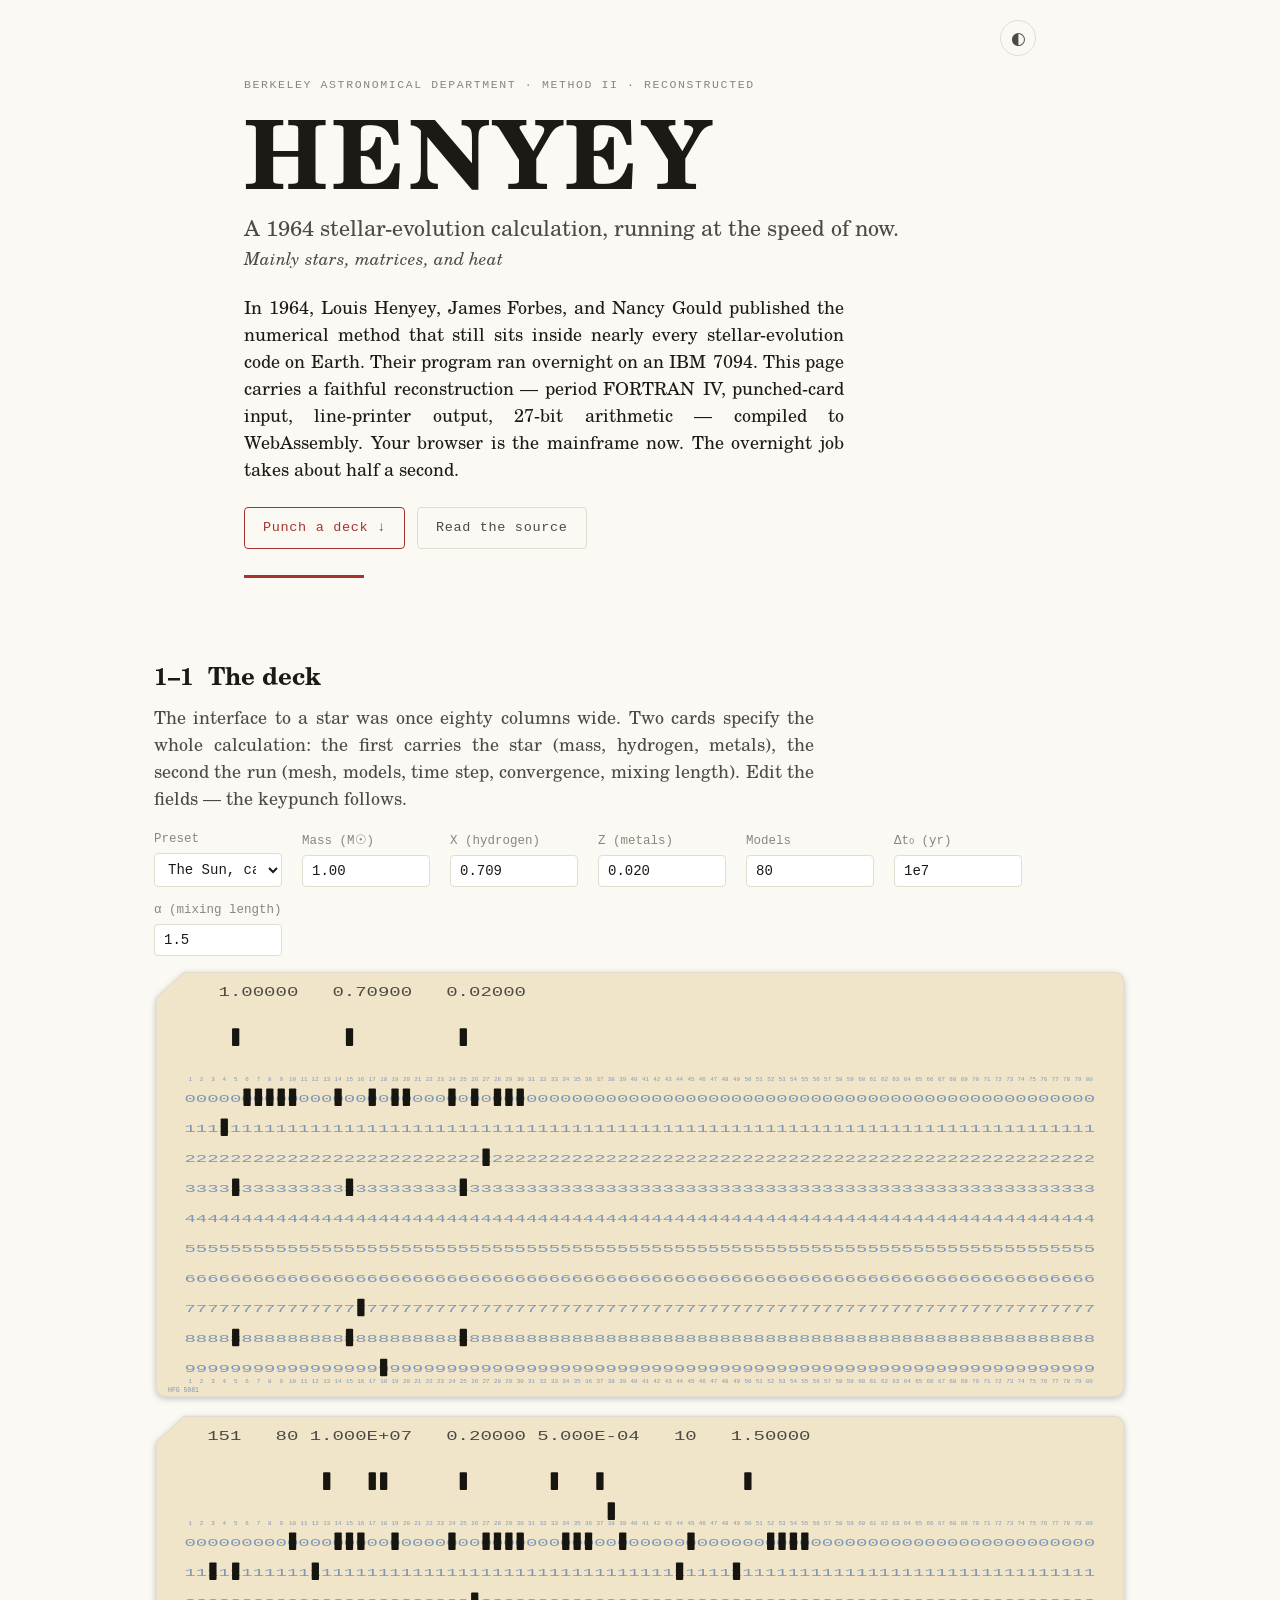
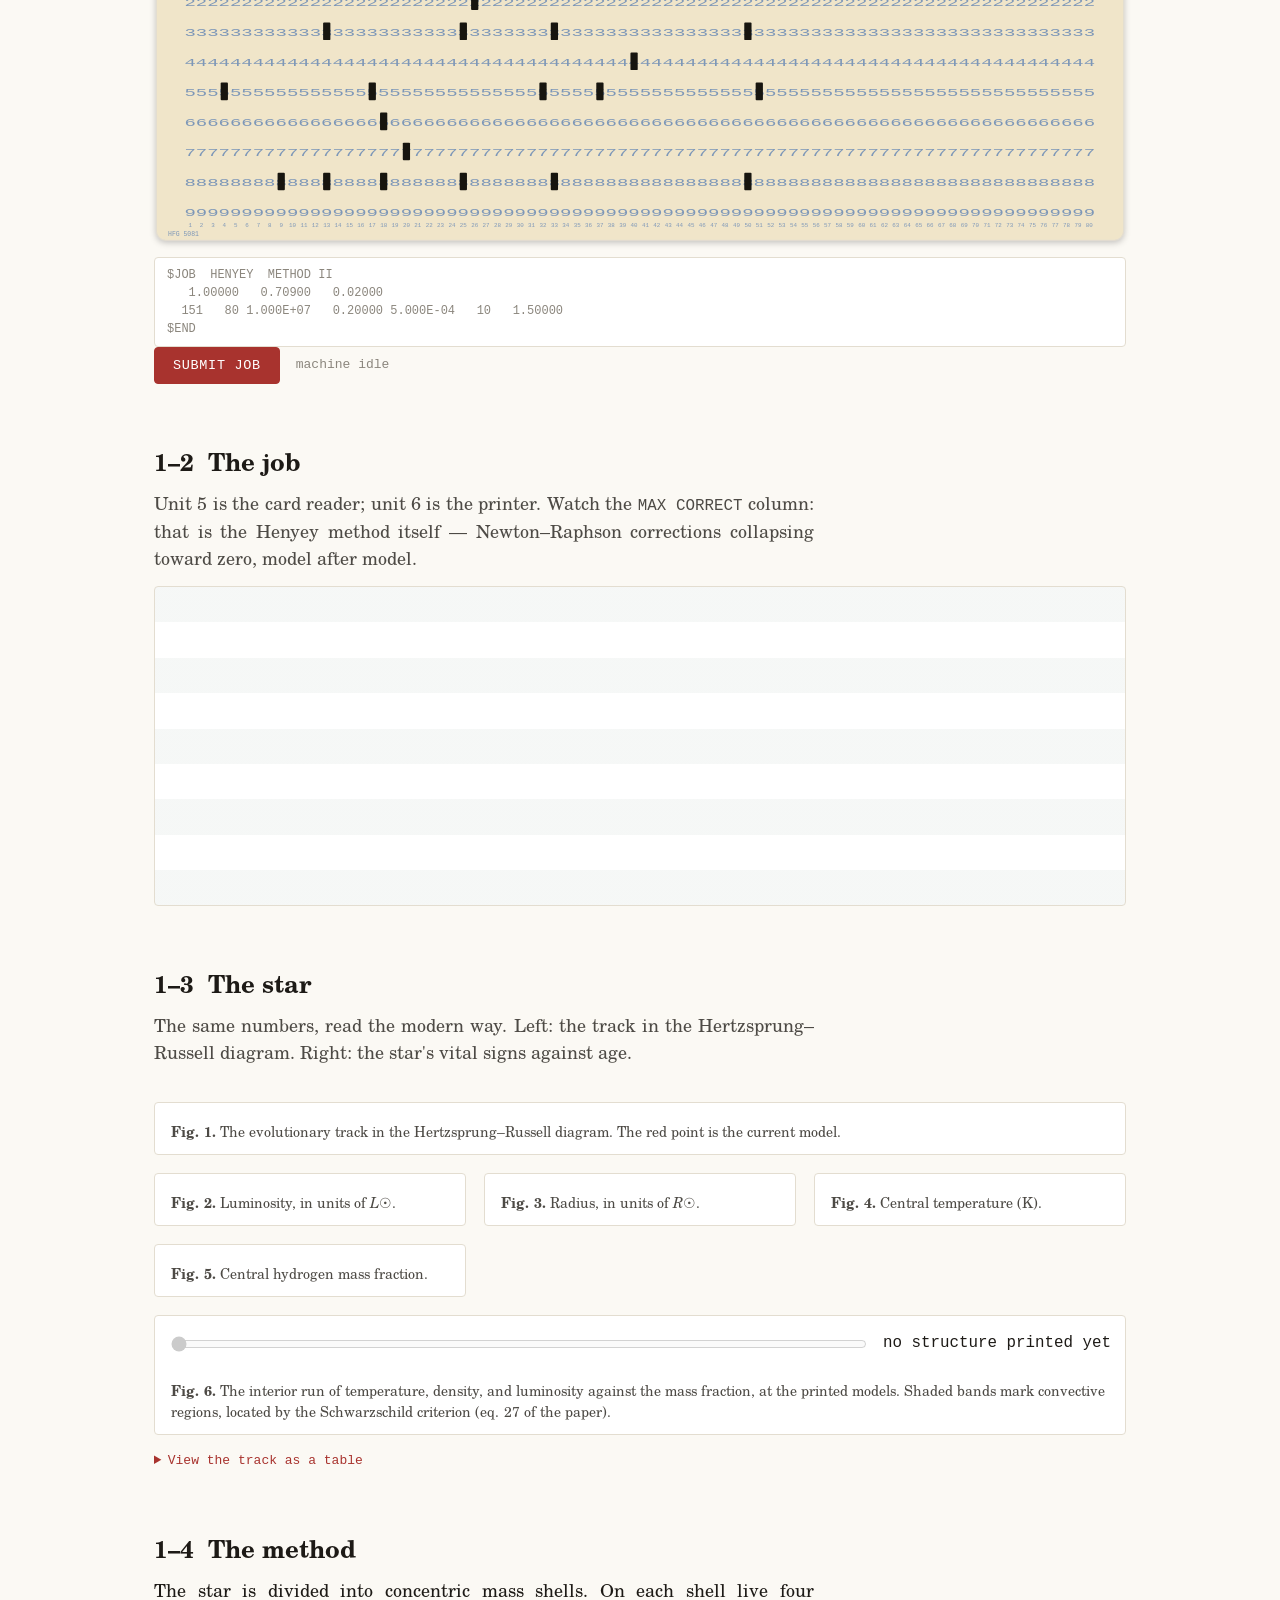
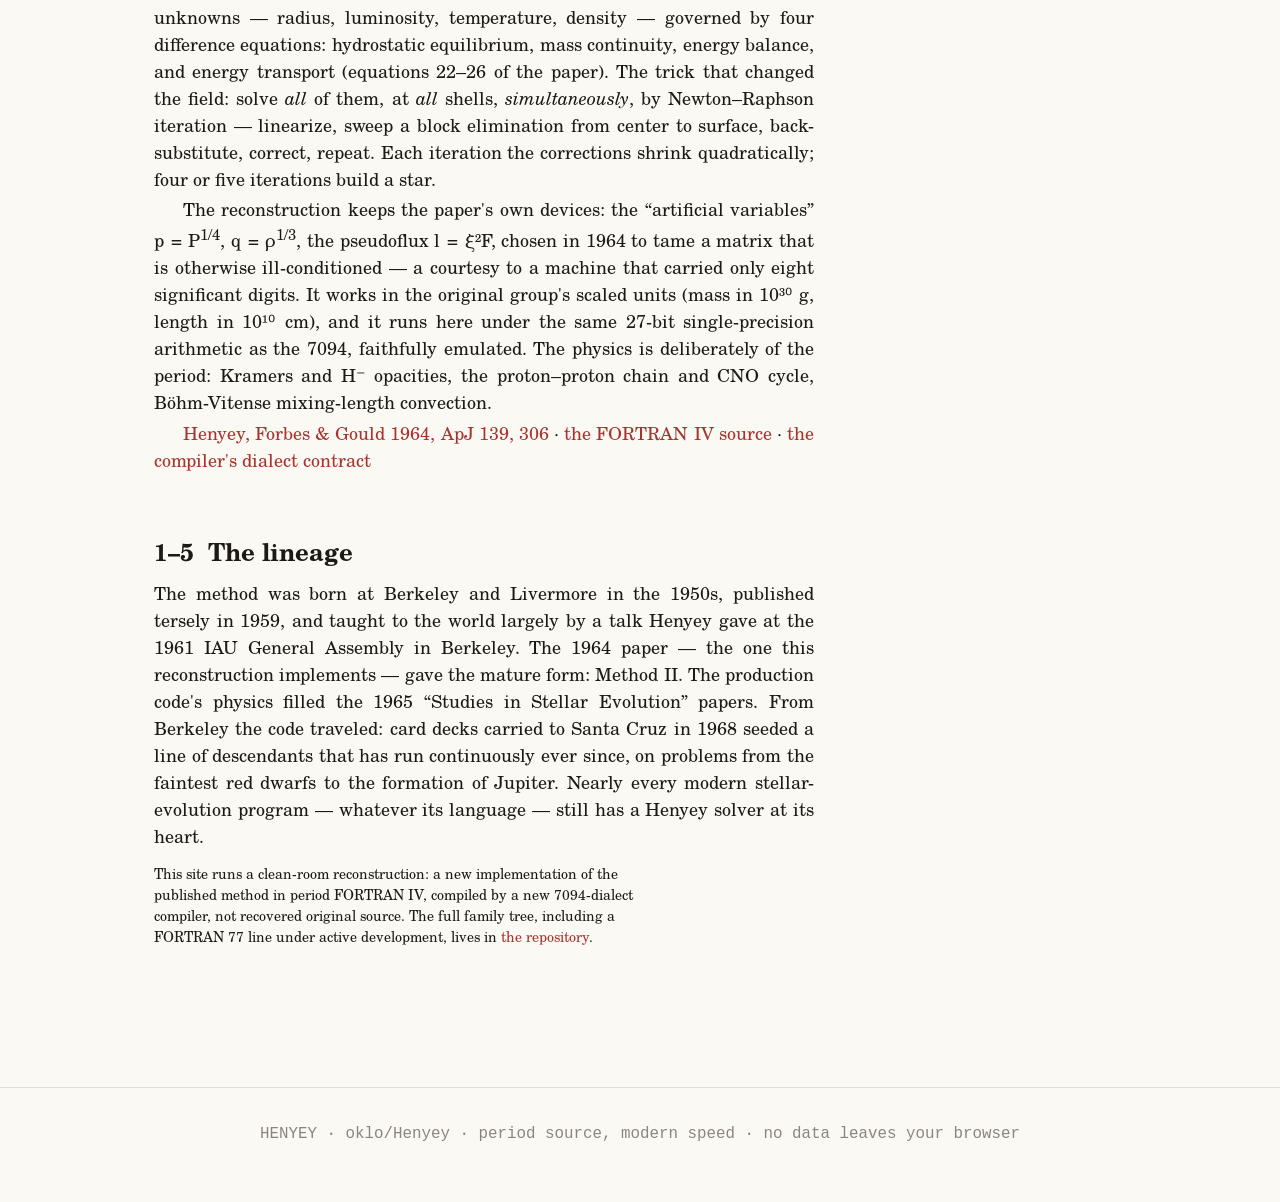
==== docs/index.html @ 6df0ba9c "Set the site in the 1964 textbook tradition; make the card a 5081 Typography after the physics-textb" ====
<!DOCTYPE html>
<html lang="en">
<head>
<meta charset="utf-8">
<meta name="viewport" content="width=device-width, initial-scale=1">
<title>HENYEY — a 1964 stellar evolution code, running now</title>
<meta name="description" content="The Henyey–Forbes–Gould (1964) stellar evolution method, reconstructed in period FORTRAN IV and running live in your browser at IBM 7094 arithmetic.">
<link rel="preload" href="fonts/texgyreschola-regular.otf" as="font" type="font/otf" crossorigin>
<link rel="preload" href="fonts/texgyreschola-bold.otf" as="font" type="font/otf" crossorigin>
<link rel="stylesheet" href="site.css">
<link rel="icon" href="data:image/svg+xml,<svg xmlns='http://www.w3.org/2000/svg' viewBox='0 0 100 100'><text y='.9em' font-size='90'>✳</text></svg>">
</head>
<body>
<header class="hero">
  <button id="themeToggle" class="theme-toggle" aria-label="Toggle color scheme">◐</button>
  <p class="overline">BERKELEY ASTRONOMICAL DEPARTMENT · METHOD II · RECONSTRUCTED</p>
  <h1>HENYEY</h1>
  <p class="tagline">A 1964 stellar-evolution calculation, running at the speed of now.</p>
  <p class="volume">Mainly stars, matrices, and heat</p>
  <p class="lede">
    In 1964, Louis Henyey, James Forbes, and Nancy Gould published the numerical
    method that still sits inside nearly every stellar-evolution code on Earth.
    Their program ran overnight on an IBM&nbsp;7094. This page carries a faithful
    reconstruction — period FORTRAN&nbsp;IV, punched-card input, line-printer
    output, 27-bit arithmetic — compiled to WebAssembly. Your browser is the
    mainframe now. The overnight job takes about half a second.
  </p>
  <p class="lede-actions"><a class="btn" href="#deck">Punch a deck ↓</a>
     <a class="btn ghost" href="https://github.com/oklo/Henyey">Read the source</a></p>
</header>

<main>
<section id="deck" class="section">
  <h2><span class="secno">1–1</span>The deck</h2>
  <p>The interface to a star was once eighty columns wide. Two cards specify the
     whole calculation: the first carries the star (mass, hydrogen, metals), the
     second the run (mesh, models, time step, convergence, mixing length).
     Edit the fields — the keypunch follows.</p>
  <div class="controls">
    <label>Preset
      <select id="preset">
        <option value="sun">The Sun, calibrated</option>
        <option value="half">A 0.5 M☉ dwarf</option>
        <option value="reddwarf">A 0.3 M☉ red dwarf</option>
      </select>
    </label>
    <label>Mass (M☉) <input id="f_mass" type="number" step="0.05" min="0.2" max="2.5" value="1.00"></label>
    <label>X (hydrogen) <input id="f_x" type="number" step="0.001" min="0.4" max="0.85" value="0.709"></label>
    <label>Z (metals) <input id="f_z" type="number" step="0.005" min="0.001" max="0.06" value="0.020"></label>
    <label>Models <input id="f_models" type="number" step="10" min="1" max="400" value="80"></label>
    <label>Δt₀ (yr) <input id="f_dtyr" type="number" step="1e6" min="1e4" max="1e9" value="1e7"></label>
    <label>α (mixing length) <input id="f_alfa" type="number" step="0.1" min="0.1" max="3" value="1.5"></label>
  </div>
  <div id="cards"></div>
  <pre id="deckListing" class="deck-listing" aria-label="Card images as text"></pre>
  <p class="run-row">
    <button id="submitJob" class="btn primary">SUBMIT JOB</button>
    <span id="jobStatus" class="job-status">machine idle</span>
  </p>
</section>

<section class="section">
  <h2><span class="secno">1–2</span>The job</h2>
  <p>Unit 5 is the card reader; unit 6 is the printer. Watch the
     <span class="mono">MAX&nbsp;CORRECT</span> column: that is the Henyey method
     itself — Newton–Raphson corrections collapsing toward zero, model after model.</p>
  <div id="printer" class="printer" aria-live="polite"><div class="printer-scroll" id="printerScroll"></div></div>
</section>

<section class="section">
  <h2><span class="secno">1–3</span>The star</h2>
  <p>The same numbers, read the modern way. Left: the track in the
     Hertzsprung–Russell diagram. Right: the star's vital signs against age.</p>
  <div class="chartgrid">
    <figure class="chartcard wide" id="hrChart"><div class="chartbox" id="hrBox"></div><figcaption class="caption"><b>Fig.&nbsp;1.</b> The evolutionary track in the Hertzsprung–Russell diagram. The red point is the current model.</figcaption></figure>
    <figure class="chartcard" id="lumChart"><div class="chartbox" id="lumBox"></div><figcaption class="caption"><b>Fig.&nbsp;2.</b> Luminosity, in units of <i>L</i>☉.</figcaption></figure>
    <figure class="chartcard" id="radChart"><div class="chartbox" id="radBox"></div><figcaption class="caption"><b>Fig.&nbsp;3.</b> Radius, in units of <i>R</i>☉.</figcaption></figure>
    <figure class="chartcard" id="tcChart"><div class="chartbox" id="tcBox"></div><figcaption class="caption"><b>Fig.&nbsp;4.</b> Central temperature (K).</figcaption></figure>
    <figure class="chartcard" id="xcChart"><div class="chartbox" id="xcBox"></div><figcaption class="caption"><b>Fig.&nbsp;5.</b> Central hydrogen mass fraction.</figcaption></figure>
  </div>
  <figure class="chartcard wide" id="structCard">
    <p class="scrub-row"><input type="range" id="structScrub" min="0" max="0" value="0" step="1" disabled>
       <span id="structLabel" class="mono">no structure printed yet</span></p>
    <div class="chartgrid three">
      <div class="chartbox" id="stTBox"></div>
      <div class="chartbox" id="stRhoBox"></div>
      <div class="chartbox" id="stLBox"></div>
    </div>
    <figcaption class="caption"><b>Fig.&nbsp;6.</b> The interior run of temperature, density, and luminosity
      against the mass fraction, at the printed models. Shaded bands mark convective regions,
      located by the Schwarzschild criterion (eq.&nbsp;27 of the paper).</figcaption>
  </figure>
  <details class="tableview"><summary>View the track as a table</summary><div id="trackTable"></div></details>
</section>

<section class="section prose">
  <h2><span class="secno">1–4</span>The method</h2>
  <p>The star is divided into concentric mass shells. On each shell live four
     unknowns — radius, luminosity, temperature, density — governed by four
     difference equations: hydrostatic equilibrium, mass continuity, energy
     balance, and energy transport (equations 22–26 of the paper). The trick that
     changed the field: solve <em>all</em> of them, at <em>all</em> shells,
     <em>simultaneously</em>, by Newton–Raphson iteration — linearize, sweep a
     block elimination from center to surface, back-substitute, correct, repeat.
     Each iteration the corrections shrink quadratically; four or five iterations
     build a star.</p>
  <p>The reconstruction keeps the paper's own devices: the “artificial variables”
     p&nbsp;=&nbsp;P<sup>1/4</sup>, q&nbsp;=&nbsp;ρ<sup>1/3</sup>, the pseudoflux
     l&nbsp;=&nbsp;ξ²F, chosen in 1964 to tame a matrix that is otherwise
     ill-conditioned — a courtesy to a machine that carried only eight
     significant digits. It works in the original group's scaled units
     (mass in 10³⁰&nbsp;g, length in 10¹⁰&nbsp;cm), and it runs here under the
     same 27-bit single-precision arithmetic as the 7094, faithfully emulated.
     The physics is deliberately of the period: Kramers and H⁻ opacities, the
     proton–proton chain and CNO cycle, Böhm-Vitense mixing-length convection.</p>
  <p><a href="https://articles.adsabs.harvard.edu/pdf/1964ApJ...139..306H">Henyey, Forbes &amp; Gould 1964, ApJ 139, 306</a> ·
     <a href="https://github.com/oklo/Henyey/blob/main/henyey.f">the FORTRAN IV source</a> ·
     <a href="https://github.com/oklo/Henyey/blob/main/docs/DIALECT.md">the compiler's dialect contract</a></p>
</section>

<section class="section prose">
  <h2><span class="secno">1–5</span>The lineage</h2>
  <p>The method was born at Berkeley and Livermore in the 1950s, published
     tersely in 1959, and taught to the world largely by a talk Henyey gave at
     the 1961 IAU General Assembly in Berkeley. The 1964 paper — the one this
     reconstruction implements — gave the mature form: Method II. The production
     code's physics filled the 1965 “Studies in Stellar Evolution” papers.
     From Berkeley the code traveled: card decks carried to Santa Cruz in 1968
     seeded a line of descendants that has run continuously ever since, on
     problems from the faintest red dwarfs to the formation of Jupiter. Nearly
     every modern stellar-evolution program — whatever its language — still has
     a Henyey solver at its heart.</p>
  <p class="fineprint">This site runs a clean-room reconstruction: a new
     implementation of the published method in period FORTRAN IV, compiled by a
     new 7094-dialect compiler, not recovered original source. The full family
     tree, including a FORTRAN 77 line under active development, lives in
     <a href="https://github.com/oklo/Henyey">the repository</a>.</p>
</section>
</main>

<footer>
  <p class="mono">HENYEY · oklo/Henyey · period source, modern speed · no data leaves your browser</p>
</footer>

<div id="tooltip" class="tooltip" hidden></div>
<script src="site.js"></script>
</body>
</html>
---- docs/site.css ----
/* HENYEY site — typography after the 1964 physics-textbook tradition
   (Century Schoolbook, via the free TeX Gyre Schola), figures as
   black-ink line art with red accents; machine text stays monospace. */

@font-face { font-family: "Schola"; src: url("fonts/texgyreschola-regular.otf") format("opentype"); font-weight: 400; font-style: normal; font-display: swap; }
@font-face { font-family: "Schola"; src: url("fonts/texgyreschola-italic.otf") format("opentype"); font-weight: 400; font-style: italic; font-display: swap; }
@font-face { font-family: "Schola"; src: url("fonts/texgyreschola-bold.otf") format("opentype"); font-weight: 700; font-style: normal; font-display: swap; }
@font-face { font-family: "Schola"; src: url("fonts/texgyreschola-bolditalic.otf") format("opentype"); font-weight: 700; font-style: italic; font-display: swap; }

:root {
  color-scheme: light;
  --paper: #fbf9f4;         /* book stock */
  --surface: #ffffff;
  --card: #f0e5c9;          /* 5081 manila */
  --cardink: #7d97b8;       /* 5081 light-blue printing */
  --ink: #1d1a16;           /* text and figure ink */
  --ink-2: #4d4a45;
  --ink-3: #8b867d;
  --rule: #e3ddd0;
  --red: #a8332e;           /* the red of the covers, used sparingly */
  --band: rgba(160, 140, 96, 0.16);   /* convective shading */
  --greenbar: rgba(70, 110, 90, 0.05);
  --mono: ui-monospace, "SF Mono", Menlo, Consolas, monospace;
  --serif: "Schola", Georgia, "Times New Roman", serif;
}
:root[data-theme="dark"] {
  color-scheme: dark;
  --paper: #191713; --surface: #201d18; --card: #2c2820; --cardink: #6d84a3;
  --ink: #eae5da; --ink-2: #b5afa3; --ink-3: #7e786d; --rule: #322e26;
  --red: #d0605c; --band: rgba(190, 170, 120, 0.14);
  --greenbar: rgba(120, 160, 140, 0.05);
}
@media (prefers-color-scheme: dark) {
  :root:not([data-theme="light"]) {
    color-scheme: dark;
    --paper: #191713; --surface: #201d18; --card: #2c2820; --cardink: #6d84a3;
    --ink: #eae5da; --ink-2: #b5afa3; --ink-3: #7e786d; --rule: #322e26;
    --red: #d0605c; --band: rgba(190, 170, 120, 0.14);
    --greenbar: rgba(120, 160, 140, 0.05);
  }
}
* { box-sizing: border-box; }
html { scroll-behavior: smooth; }
body {
  margin: 0; background: var(--paper); color: var(--ink);
  font-family: var(--serif); line-height: 1.5; font-size: 18px;
}
a { color: var(--red); text-decoration: none; }
a:hover { text-decoration: underline; }
.mono { font-family: var(--mono); font-size: 0.88em; }

/* ---- title page ---- */
.hero { max-width: 840px; margin: 0 auto; padding: 76px 24px 20px; position: relative; }
.theme-toggle {
  position: absolute; top: 20px; right: 24px; background: none; border: 1px solid var(--rule);
  color: var(--ink-2); border-radius: 50%; width: 36px; height: 36px; font-size: 17px; cursor: pointer;
}
.overline { font-family: var(--mono); font-size: 11.5px; letter-spacing: 0.14em; color: var(--ink-3); margin: 0 0 10px; }
h1 { font-family: var(--serif); font-weight: 700; font-size: clamp(56px, 9vw, 96px);
     letter-spacing: 0.04em; margin: 0; line-height: 1; }
.tagline { font-size: clamp(18px, 2.5vw, 22px); color: var(--ink-2); margin: 12px 0 2px; }
.volume { font-style: italic; color: var(--ink-2); margin: 0 0 22px; font-size: 17px; }
.hero::after { content: ""; display: block; height: 3px; background: var(--red); width: 120px; margin-top: 26px; }
.lede { max-width: 60ch; text-align: justify; hyphens: auto; }
.lede-actions { margin-top: 24px; display: flex; gap: 12px; }
.btn {
  display: inline-block; font-family: var(--mono); font-size: 13.5px; letter-spacing: 0.05em;
  padding: 10px 18px; border: 1px solid var(--red); border-radius: 4px; color: var(--red); cursor: pointer;
  background: none;
}
.btn.primary { background: var(--red); color: #fff; }
.btn.ghost { border-color: var(--rule); color: var(--ink-2); }
.btn:hover { text-decoration: none; filter: brightness(1.06); }

/* ---- chapters ---- */
main { max-width: 1020px; margin: 0 auto; padding: 0 24px 80px; }
.section { margin: 60px 0; }
.section h2 { font-size: 24px; margin-bottom: 10px; font-weight: 700; }
.secno { color: var(--ink); margin-right: 14px; }
.section > p, .prose p { max-width: 66ch; text-align: justify; hyphens: auto; margin: 0 0 0.2em; }
.prose p + p { text-indent: 1.6em; margin-top: 0.2em; }
.section > p { color: var(--ink-2); }
.prose p { color: var(--ink); }
.fineprint { font-size: 14px; color: var(--ink-3); text-align: left !important; text-indent: 0 !important; margin-top: 0.9em !important; }

/* ---- deck ---- */
.controls { display: flex; flex-wrap: wrap; gap: 14px 20px; margin: 18px 0 14px; align-items: end; }
.controls label { display: flex; flex-direction: column; font-size: 12.5px; color: var(--ink-3); gap: 4px; font-family: var(--mono); }
.controls input, .controls select {
  font-family: var(--mono); font-size: 14px; padding: 7px 9px; width: 128px;
  border: 1px solid var(--rule); border-radius: 4px; background: var(--surface); color: var(--ink);
}
#cards { display: grid; gap: 16px; margin: 14px 0; }
.punchcard { width: 100%; height: auto; display: block; filter: drop-shadow(0 2px 3px rgba(0,0,0,0.22)); }
.deck-listing {
  font-family: var(--mono); font-size: 12px; color: var(--ink-3); background: var(--surface);
  border: 1px solid var(--rule); border-radius: 4px; padding: 8px 12px; overflow-x: auto; margin: 4px 0 0;
}
.run-row { display: flex; align-items: center; gap: 16px; margin-top: 16px; }
.job-status { font-family: var(--mono); font-size: 13px; color: var(--ink-3); }

/* ---- printer ---- */
.printer {
  background: var(--surface); border: 1px solid var(--rule); border-radius: 4px;
  height: 320px; overflow: hidden; position: relative; margin-top: 14px;
}
.printer-scroll {
  position: absolute; inset: 0; overflow-y: auto; padding: 10px 14px;
  font-family: var(--mono); font-size: 11.8px; line-height: 1.5; white-space: pre; color: var(--ink-2);
  background-image: repeating-linear-gradient(to bottom, var(--greenbar) 0 35.4px, transparent 35.4px 70.8px);
}
.printer-scroll .hl { color: var(--ink); font-weight: 600; }

/* ---- figures ---- */
.chartgrid { display: grid; grid-template-columns: repeat(auto-fit, minmax(300px, 1fr)); gap: 18px; margin-top: 18px; }
.chartgrid.three { grid-template-columns: repeat(auto-fit, minmax(240px, 1fr)); }
.chartcard { background: var(--surface); border: 1px solid var(--rule); border-radius: 4px; padding: 12px 14px 10px; margin: 0; }
.chartcard.wide { grid-column: 1 / -1; margin-top: 18px; }
.caption { font-size: 14px; color: var(--ink-2); margin: 6px 2px 2px; text-align: left; }
.caption b { font-weight: 700; }
.chartbox { width: 100%; }
.chartbox svg { display: block; width: 100%; height: auto; }
.scrub-row { display: flex; gap: 14px; align-items: center; margin: 4px 0 8px; }
.scrub-row input[type=range] { flex: 1; accent-color: var(--red); }
.tableview { margin-top: 16px; font-size: 14px; }
.tableview summary { cursor: pointer; color: var(--red); font-family: var(--mono); font-size: 13px; }
.tableview table { border-collapse: collapse; margin-top: 10px; font-family: var(--mono); font-size: 12px; }
.tableview th, .tableview td { padding: 3px 10px; border-bottom: 1px solid var(--rule); text-align: right; color: var(--ink-2); }
.tableview th { color: var(--ink-3); font-weight: 600; }

.tooltip {
  position: fixed; pointer-events: none; z-index: 10; background: var(--ink); color: var(--paper);
  font-family: var(--mono); font-size: 11.5px; padding: 6px 9px; border-radius: 4px; line-height: 1.45;
  max-width: 260px; box-shadow: 0 2px 8px rgba(0,0,0,0.25);
}
footer { border-top: 1px solid var(--rule); padding: 20px 24px 40px; text-align: center; }
footer p { color: var(--ink-3); font-size: 11.5px; font-family: var(--mono); }
@media (max-width: 640px) { .controls input { width: 104px; } .printer { height: 260px; } }
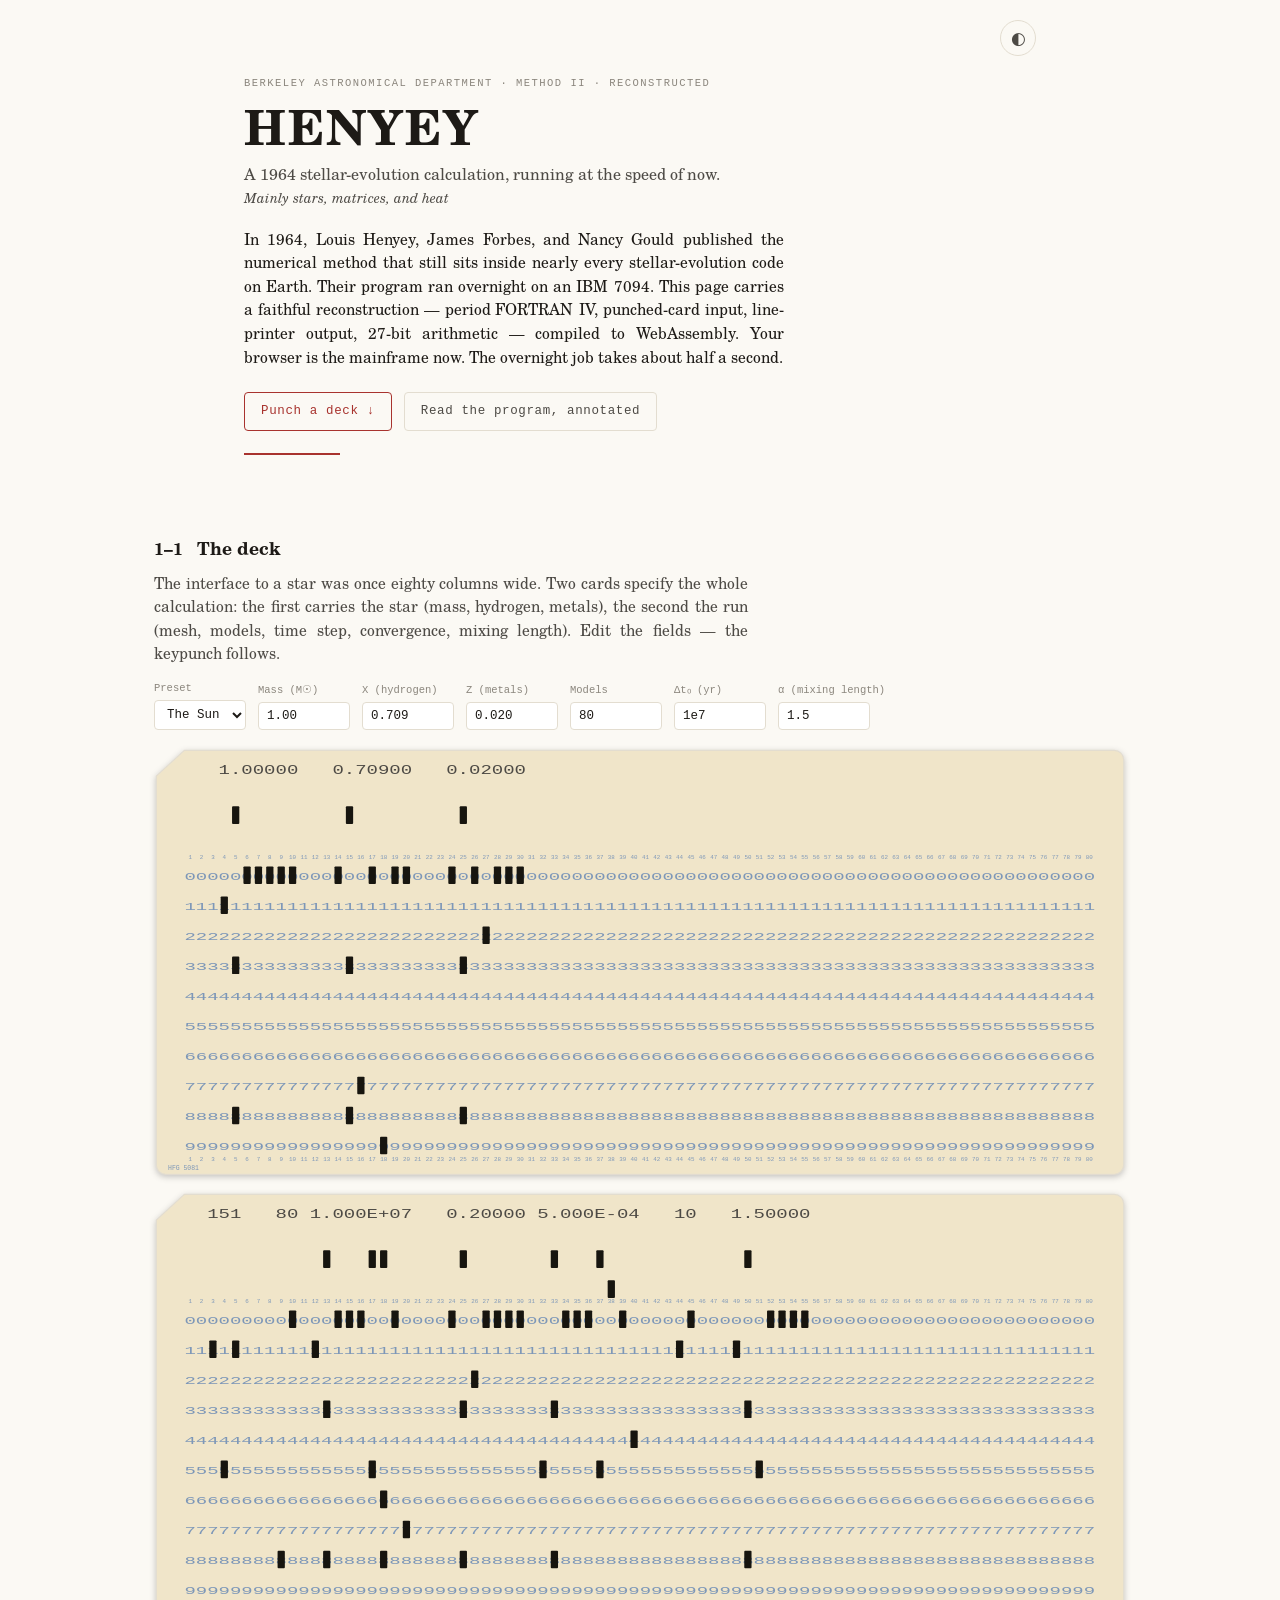
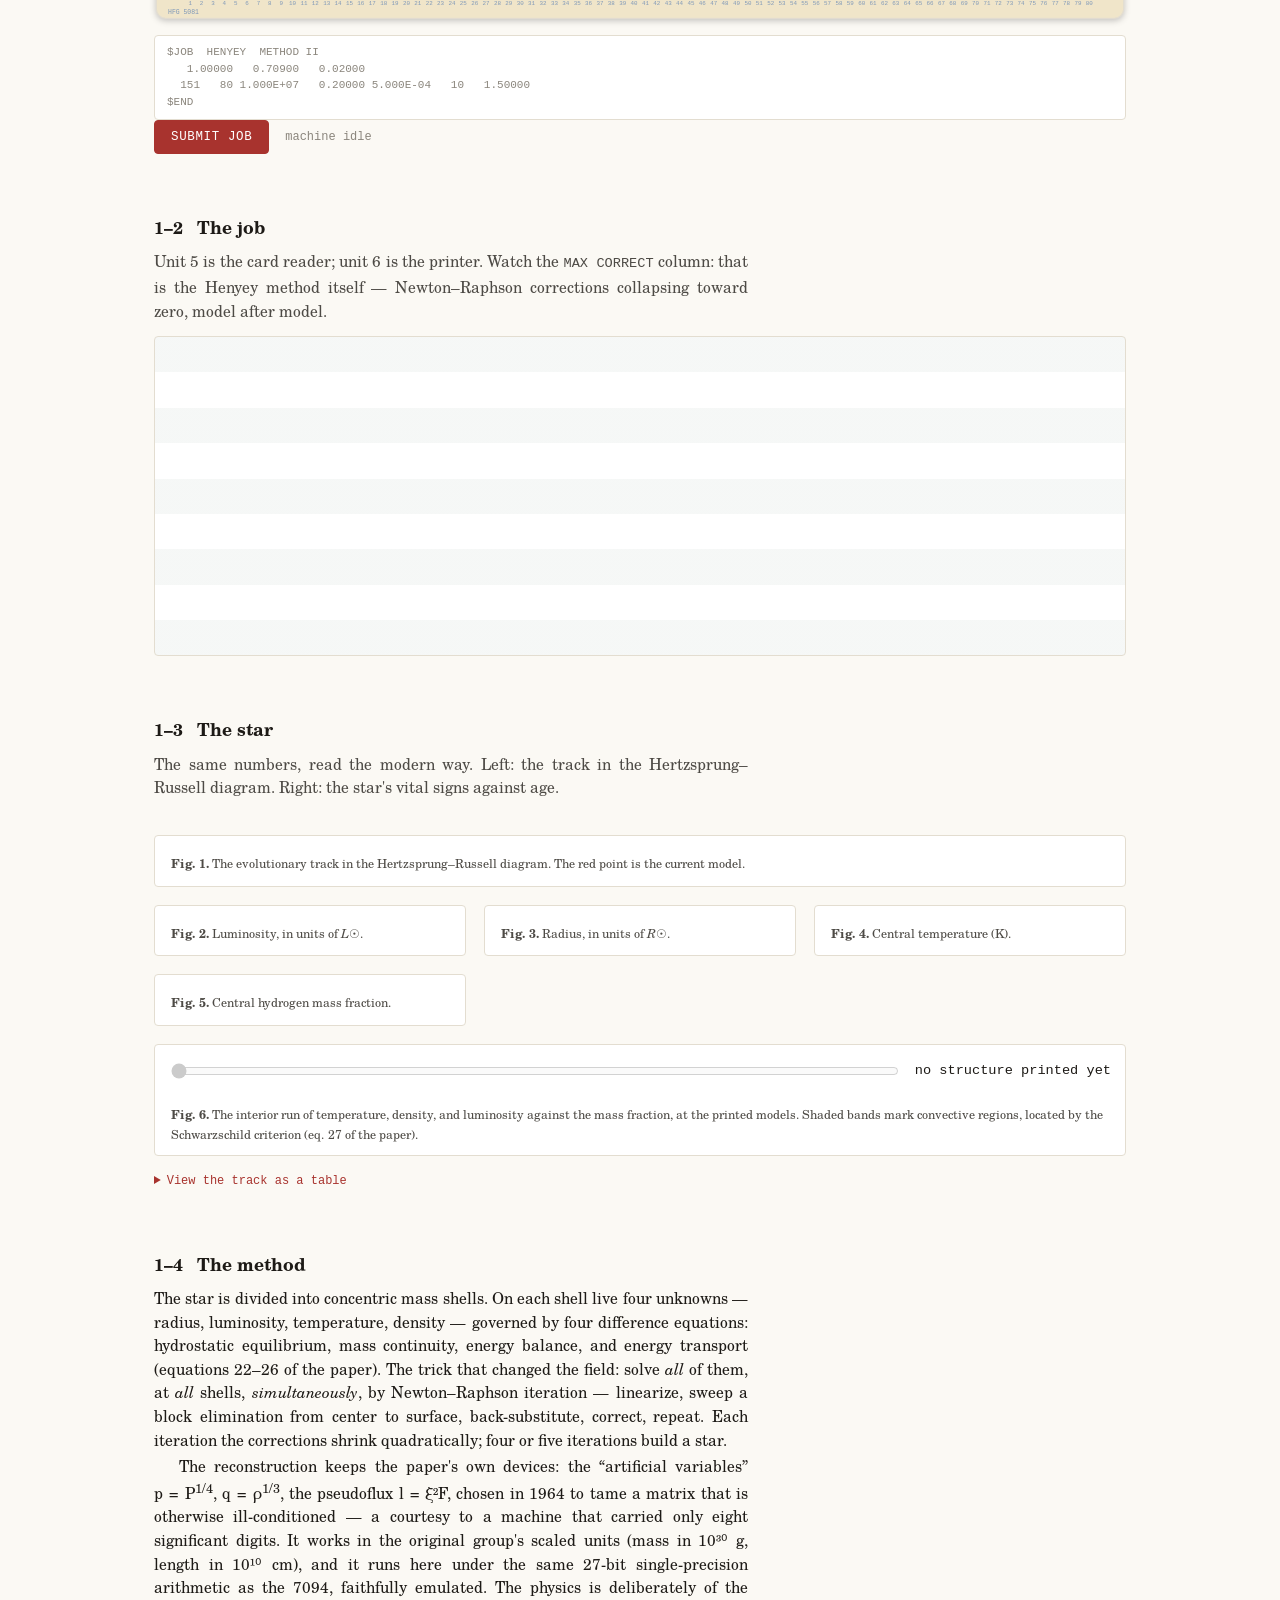
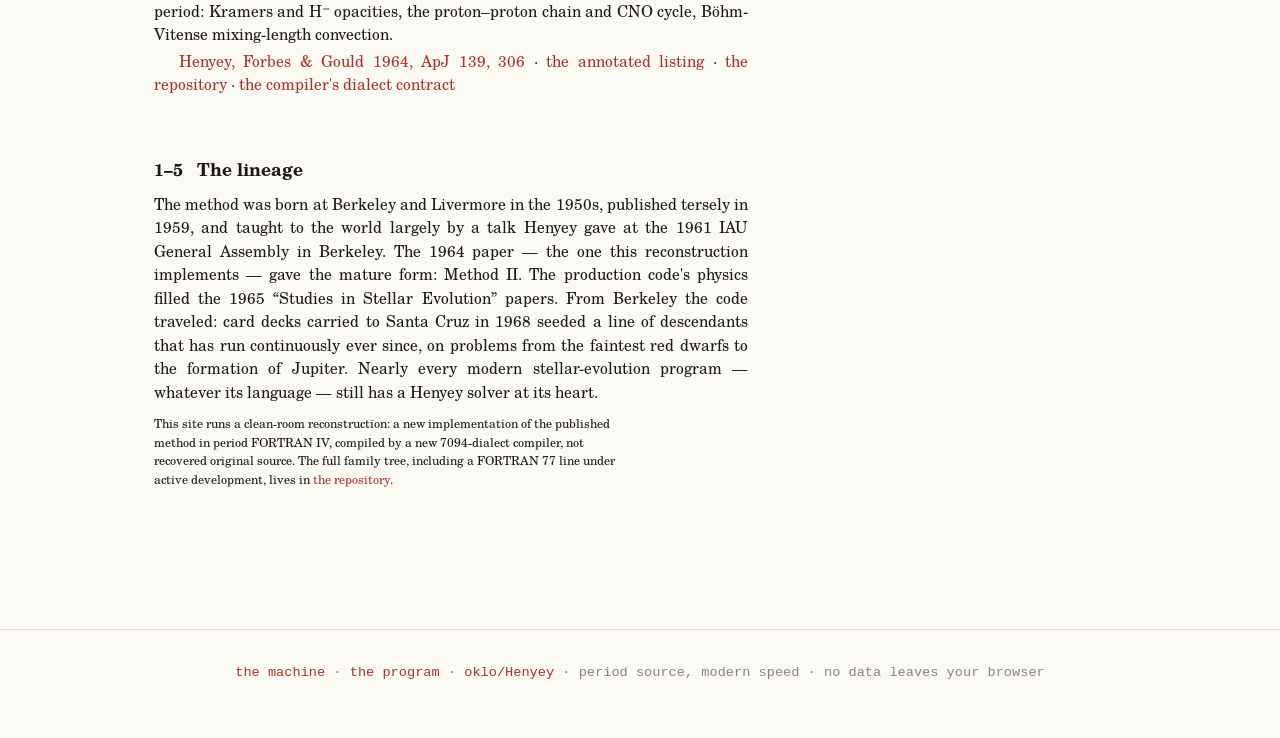
==== commit 7d503c82: "Add the annotated program page; tighten type; one-line deck controls source.html prints the complete" ====
--- a/docs/index.html
+++ b/docs/index.html
@@ -26,7 +26,7 @@
     mainframe now. The overnight job takes about half a second.
   </p>
   <p class="lede-actions"><a class="btn" href="#deck">Punch a deck ↓</a>
-     <a class="btn ghost" href="https://github.com/oklo/Henyey">Read the source</a></p>
+     <a class="btn ghost" href="source.html">Read the program, annotated</a></p>
 </header>
 
 <main>
@@ -114,7 +114,8 @@
      The physics is deliberately of the period: Kramers and H⁻ opacities, the
      proton–proton chain and CNO cycle, Böhm-Vitense mixing-length convection.</p>
   <p><a href="https://articles.adsabs.harvard.edu/pdf/1964ApJ...139..306H">Henyey, Forbes &amp; Gould 1964, ApJ 139, 306</a> ·
-     <a href="https://github.com/oklo/Henyey/blob/main/henyey.f">the FORTRAN IV source</a> ·
+     <a href="source.html">the annotated listing</a> ·
+     <a href="https://github.com/oklo/Henyey">the repository</a> ·
      <a href="https://github.com/oklo/Henyey/blob/main/docs/DIALECT.md">the compiler's dialect contract</a></p>
 </section>
 
@@ -139,7 +140,7 @@
 </main>
 
 <footer>
-  <p class="mono">HENYEY · oklo/Henyey · period source, modern speed · no data leaves your browser</p>
+  <p class="mono"><a href="index.html">the machine</a> · <a href="source.html">the program</a> · <a href="https://github.com/oklo/Henyey">oklo/Henyey</a> · period source, modern speed · no data leaves your browser</p>
 </footer>
 
 <div id="tooltip" class="tooltip" hidden></div>
--- a/docs/site.css
+++ b/docs/site.css
@@ -43,7 +43,7 @@
 html { scroll-behavior: smooth; }
 body {
   margin: 0; background: var(--paper); color: var(--ink);
-  font-family: var(--serif); line-height: 1.5; font-size: 18px;
+  font-family: var(--serif); line-height: 1.52; font-size: 15.5px;
 }
 a { color: var(--red); text-decoration: none; }
 a:hover { text-decoration: underline; }
@@ -55,17 +55,17 @@
   position: absolute; top: 20px; right: 24px; background: none; border: 1px solid var(--rule);
   color: var(--ink-2); border-radius: 50%; width: 36px; height: 36px; font-size: 17px; cursor: pointer;
 }
-.overline { font-family: var(--mono); font-size: 11.5px; letter-spacing: 0.14em; color: var(--ink-3); margin: 0 0 10px; }
-h1 { font-family: var(--serif); font-weight: 700; font-size: clamp(56px, 9vw, 96px);
+.overline { font-family: var(--mono); font-size: 10.5px; letter-spacing: 0.14em; color: var(--ink-3); margin: 0 0 10px; }
+h1 { font-family: var(--serif); font-weight: 700; font-size: clamp(30px, 4.8vw, 48px);
      letter-spacing: 0.04em; margin: 0; line-height: 1; }
-.tagline { font-size: clamp(18px, 2.5vw, 22px); color: var(--ink-2); margin: 12px 0 2px; }
-.volume { font-style: italic; color: var(--ink-2); margin: 0 0 22px; font-size: 17px; }
-.hero::after { content: ""; display: block; height: 3px; background: var(--red); width: 120px; margin-top: 26px; }
+.tagline { font-size: clamp(14.5px, 1.9vw, 16px); color: var(--ink-2); margin: 12px 0 2px; }
+.volume { font-style: italic; color: var(--ink-2); margin: 0 0 18px; font-size: 13.5px; }
+.hero::after { content: ""; display: block; height: 2px; background: var(--red); width: 96px; margin-top: 22px; }
 .lede { max-width: 60ch; text-align: justify; hyphens: auto; }
 .lede-actions { margin-top: 24px; display: flex; gap: 12px; }
 .btn {
-  display: inline-block; font-family: var(--mono); font-size: 13.5px; letter-spacing: 0.05em;
-  padding: 10px 18px; border: 1px solid var(--red); border-radius: 4px; color: var(--red); cursor: pointer;
+  display: inline-block; font-family: var(--mono); font-size: 12.5px; letter-spacing: 0.05em;
+  padding: 9px 16px; border: 1px solid var(--red); border-radius: 4px; color: var(--red); cursor: pointer;
   background: none;
 }
 .btn.primary { background: var(--red); color: #fff; }
@@ -75,29 +75,29 @@
 /* ---- chapters ---- */
 main { max-width: 1020px; margin: 0 auto; padding: 0 24px 80px; }
 .section { margin: 60px 0; }
-.section h2 { font-size: 24px; margin-bottom: 10px; font-weight: 700; }
+.section h2 { font-size: 17.5px; margin-bottom: 9px; font-weight: 700; }
 .secno { color: var(--ink); margin-right: 14px; }
 .section > p, .prose p { max-width: 66ch; text-align: justify; hyphens: auto; margin: 0 0 0.2em; }
 .prose p + p { text-indent: 1.6em; margin-top: 0.2em; }
 .section > p { color: var(--ink-2); }
 .prose p { color: var(--ink); }
-.fineprint { font-size: 14px; color: var(--ink-3); text-align: left !important; text-indent: 0 !important; margin-top: 0.9em !important; }
+.fineprint { font-size: 12.2px; color: var(--ink-3); text-align: left !important; text-indent: 0 !important; margin-top: 0.9em !important; }
 
 /* ---- deck ---- */
-.controls { display: flex; flex-wrap: wrap; gap: 14px 20px; margin: 18px 0 14px; align-items: end; }
-.controls label { display: flex; flex-direction: column; font-size: 12.5px; color: var(--ink-3); gap: 4px; font-family: var(--mono); }
+.controls { display: flex; flex-wrap: nowrap; gap: 10px 12px; margin: 16px 0 12px; align-items: end; overflow-x: auto; padding-bottom: 4px; }
+.controls label { display: flex; flex-direction: column; font-size: 10.5px; color: var(--ink-3); gap: 3px; font-family: var(--mono); white-space: nowrap; flex: none; }
 .controls input, .controls select {
-  font-family: var(--mono); font-size: 14px; padding: 7px 9px; width: 128px;
+  font-family: var(--mono); font-size: 12.5px; padding: 6px 8px; width: 92px;
   border: 1px solid var(--rule); border-radius: 4px; background: var(--surface); color: var(--ink);
 }
 #cards { display: grid; gap: 16px; margin: 14px 0; }
 .punchcard { width: 100%; height: auto; display: block; filter: drop-shadow(0 2px 3px rgba(0,0,0,0.22)); }
 .deck-listing {
-  font-family: var(--mono); font-size: 12px; color: var(--ink-3); background: var(--surface);
+  font-family: var(--mono); font-size: 11px; color: var(--ink-3); background: var(--surface);
   border: 1px solid var(--rule); border-radius: 4px; padding: 8px 12px; overflow-x: auto; margin: 4px 0 0;
 }
 .run-row { display: flex; align-items: center; gap: 16px; margin-top: 16px; }
-.job-status { font-family: var(--mono); font-size: 13px; color: var(--ink-3); }
+.job-status { font-family: var(--mono); font-size: 12px; color: var(--ink-3); }
 
 /* ---- printer ---- */
 .printer {
@@ -106,7 +106,7 @@
 }
 .printer-scroll {
   position: absolute; inset: 0; overflow-y: auto; padding: 10px 14px;
-  font-family: var(--mono); font-size: 11.8px; line-height: 1.5; white-space: pre; color: var(--ink-2);
+  font-family: var(--mono); font-size: 11.2px; line-height: 1.5; white-space: pre; color: var(--ink-2);
   background-image: repeating-linear-gradient(to bottom, var(--greenbar) 0 35.4px, transparent 35.4px 70.8px);
 }
 .printer-scroll .hl { color: var(--ink); font-weight: 600; }
@@ -116,14 +116,14 @@
 .chartgrid.three { grid-template-columns: repeat(auto-fit, minmax(240px, 1fr)); }
 .chartcard { background: var(--surface); border: 1px solid var(--rule); border-radius: 4px; padding: 12px 14px 10px; margin: 0; }
 .chartcard.wide { grid-column: 1 / -1; margin-top: 18px; }
-.caption { font-size: 14px; color: var(--ink-2); margin: 6px 2px 2px; text-align: left; }
+.caption { font-size: 12.2px; color: var(--ink-2); margin: 6px 2px 2px; text-align: left; }
 .caption b { font-weight: 700; }
 .chartbox { width: 100%; }
 .chartbox svg { display: block; width: 100%; height: auto; }
 .scrub-row { display: flex; gap: 14px; align-items: center; margin: 4px 0 8px; }
 .scrub-row input[type=range] { flex: 1; accent-color: var(--red); }
-.tableview { margin-top: 16px; font-size: 14px; }
-.tableview summary { cursor: pointer; color: var(--red); font-family: var(--mono); font-size: 13px; }
+.tableview { margin-top: 16px; font-size: 13px; }
+.tableview summary { cursor: pointer; color: var(--red); font-family: var(--mono); font-size: 12px; }
 .tableview table { border-collapse: collapse; margin-top: 10px; font-family: var(--mono); font-size: 12px; }
 .tableview th, .tableview td { padding: 3px 10px; border-bottom: 1px solid var(--rule); text-align: right; color: var(--ink-2); }
 .tableview th { color: var(--ink-3); font-weight: 600; }
@@ -135,4 +135,44 @@
 }
 footer { border-top: 1px solid var(--rule); padding: 20px 24px 40px; text-align: center; }
 footer p { color: var(--ink-3); font-size: 11.5px; font-family: var(--mono); }
-@media (max-width: 640px) { .controls input { width: 104px; } .printer { height: 260px; } }
+@media (max-width: 640px) { .controls input { width: 84px; } .printer { height: 260px; } }
+
+/* ---- the program, annotated (source.html) ---- */
+.src-layout { display: grid; grid-template-columns: minmax(0, 1fr) 300px; gap: 26px; align-items: start; }
+.codepane {
+  font-family: var(--mono); font-size: 11.3px; line-height: 1.62;
+  background: var(--surface); border: 1px solid var(--rule); border-radius: 4px;
+  padding: 8px 0 14px; overflow-x: auto; position: relative;
+}
+.codeline { display: flex; white-space: pre; scroll-margin-top: 80px; }
+.codeline .ln { width: 50px; text-align: right; padding-right: 12px; color: var(--ink-3);
+  user-select: none; flex: none; font-size: 9.5px; line-height: inherit; padding-top: 1px; }
+.codeline .txt { flex: 1; min-width: 0; }
+.codeline.cmt .txt { color: var(--ink-3); }
+.codeline .lblf { color: var(--red); }
+.codeline .kw { font-weight: 700; }
+.codeline.noted .ln { color: var(--red); }
+.codeline.hl { background: rgba(168, 51, 46, 0.10); }
+.notespane { position: relative; font-family: var(--serif); }
+.mnote { position: absolute; width: 100%; font-size: 12.2px; line-height: 1.42; color: var(--ink-2);
+  padding-left: 12px; border-left: 2px solid var(--rule); cursor: pointer; }
+.mnote b { color: var(--ink); }
+.mnote:hover, .mnote.hl { border-left-color: var(--red); }
+.mnote .eq { font-style: italic; }
+.flowfig { background: var(--surface); border: 1px solid var(--rule); border-radius: 4px; padding: 16px 10px 6px; }
+.flowfig svg { display: block; width: 100%; height: auto; max-width: 900px; margin: 0 auto; }
+.flowfig text { font-family: var(--mono); font-size: 10.5px; fill: var(--ink); }
+.flowfig .box { fill: none; stroke: var(--ink); stroke-width: 1.4; }
+.flowfig .dec { fill: none; stroke: var(--ink); stroke-width: 1.4; }
+.flowfig .arr { stroke: var(--ink); stroke-width: 1.2; fill: none; marker-end: url(#ah); }
+.flowfig .yn { font-size: 9.5px; fill: var(--ink-2); }
+.flowfig a .box:hover, .flowfig a .dec:hover { stroke: var(--red); stroke-width: 2; }
+.flowfig a { cursor: pointer; }
+.pagenav { font-family: var(--mono); font-size: 11.5px; margin-top: 8px; }
+.pagenav a { margin-right: 14px; }
+@media (max-width: 960px) {
+  .src-layout { grid-template-columns: 1fr; }
+  .notespane { display: none; }
+  .mnote.inline { position: static; display: block; margin: 6px 8px 6px 50px;
+    font-family: var(--serif); white-space: normal; }
+}
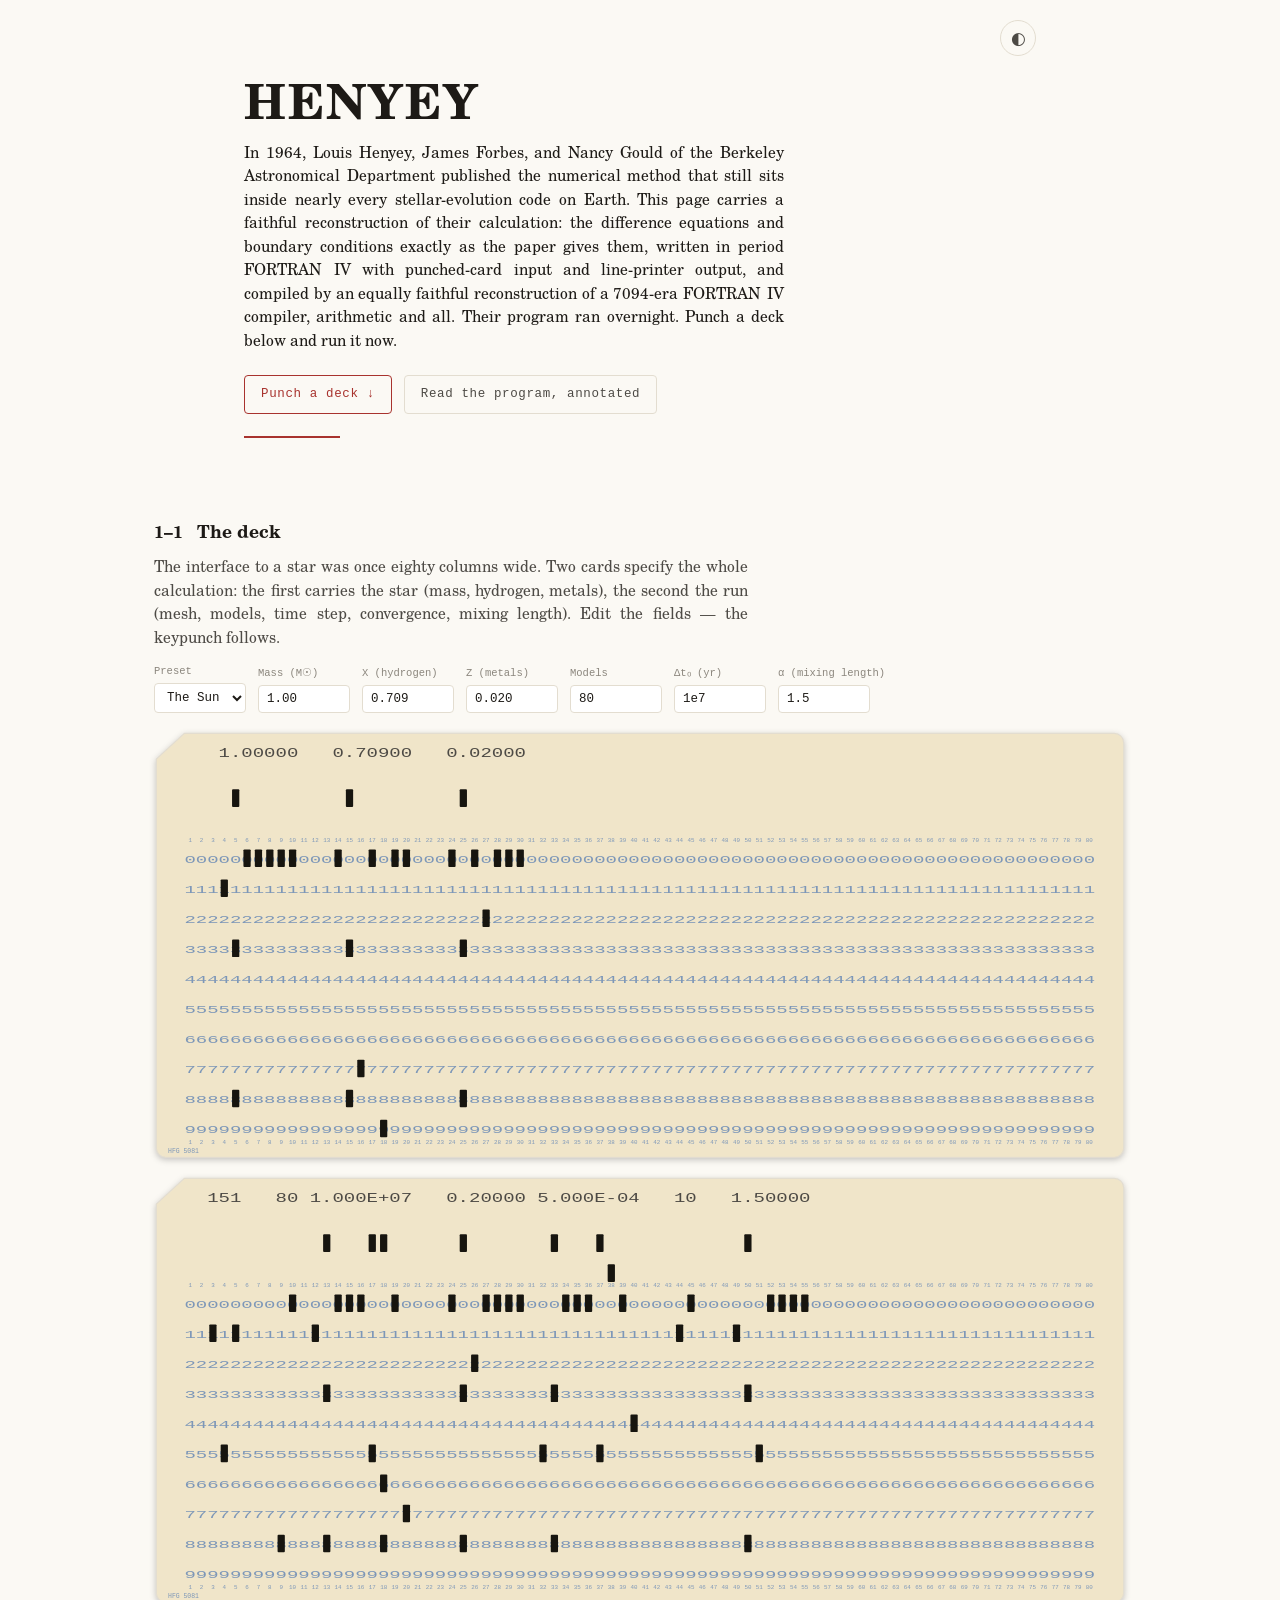
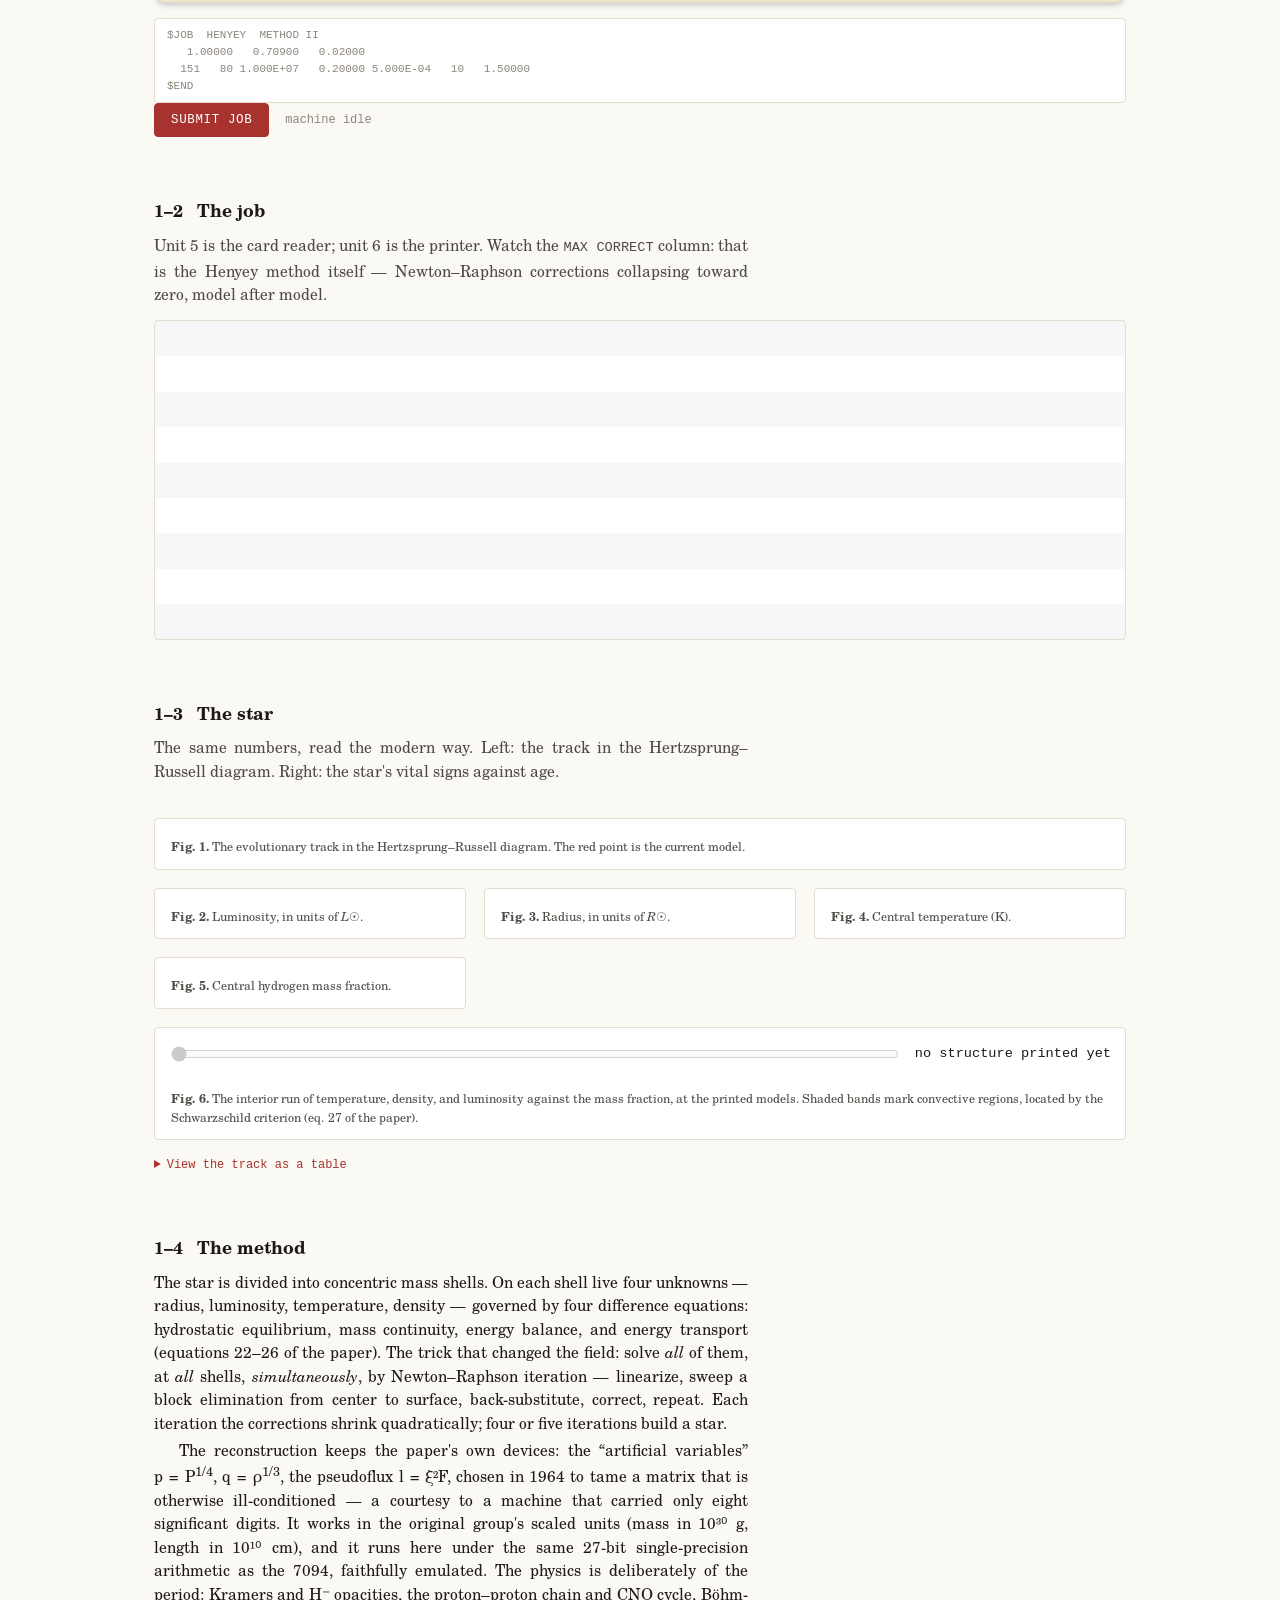
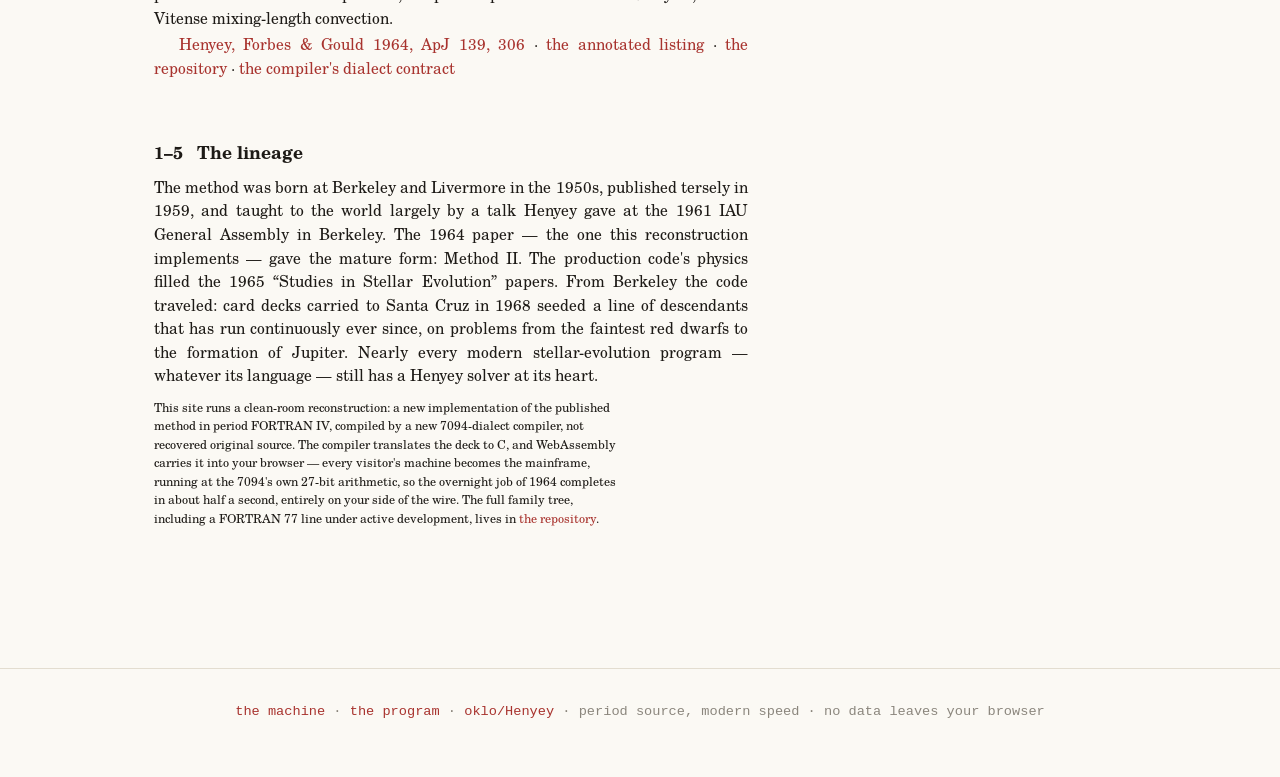
==== commit cd81aa21: "Rework the front matter around the method itself Drop the overline and tagline; open directly with t" ====
--- a/docs/index.html
+++ b/docs/index.html
@@ -13,17 +13,17 @@
 <body>
 <header class="hero">
   <button id="themeToggle" class="theme-toggle" aria-label="Toggle color scheme">◐</button>
-  <p class="overline">BERKELEY ASTRONOMICAL DEPARTMENT · METHOD II · RECONSTRUCTED</p>
   <h1>HENYEY</h1>
-  <p class="tagline">A 1964 stellar-evolution calculation, running at the speed of now.</p>
-  <p class="volume">Mainly stars, matrices, and heat</p>
   <p class="lede">
-    In 1964, Louis Henyey, James Forbes, and Nancy Gould published the numerical
-    method that still sits inside nearly every stellar-evolution code on Earth.
-    Their program ran overnight on an IBM&nbsp;7094. This page carries a faithful
-    reconstruction — period FORTRAN&nbsp;IV, punched-card input, line-printer
-    output, 27-bit arithmetic — compiled to WebAssembly. Your browser is the
-    mainframe now. The overnight job takes about half a second.
+    In 1964, Louis Henyey, James Forbes, and Nancy Gould of the Berkeley
+    Astronomical Department published the numerical method that still sits
+    inside nearly every stellar-evolution code on Earth. This page carries a
+    faithful reconstruction of their calculation: the difference equations and
+    boundary conditions exactly as the paper gives them, written in period
+    FORTRAN&nbsp;IV with punched-card input and line-printer output, and
+    compiled by an equally faithful reconstruction of a 7094-era
+    FORTRAN&nbsp;IV compiler, arithmetic and all. Their program ran overnight.
+    Punch a deck below and run it now.
   </p>
   <p class="lede-actions"><a class="btn" href="#deck">Punch a deck ↓</a>
      <a class="btn ghost" href="source.html">Read the program, annotated</a></p>
@@ -133,8 +133,12 @@
      a Henyey solver at its heart.</p>
   <p class="fineprint">This site runs a clean-room reconstruction: a new
      implementation of the published method in period FORTRAN IV, compiled by a
-     new 7094-dialect compiler, not recovered original source. The full family
-     tree, including a FORTRAN 77 line under active development, lives in
+     new 7094-dialect compiler, not recovered original source. The compiler
+     translates the deck to C, and WebAssembly carries it into your browser —
+     every visitor's machine becomes the mainframe, running at the 7094's own
+     27-bit arithmetic, so the overnight job of 1964 completes in about half a
+     second, entirely on your side of the wire. The full family tree, including
+     a FORTRAN 77 line under active development, lives in
      <a href="https://github.com/oklo/Henyey">the repository</a>.</p>
 </section>
 </main>
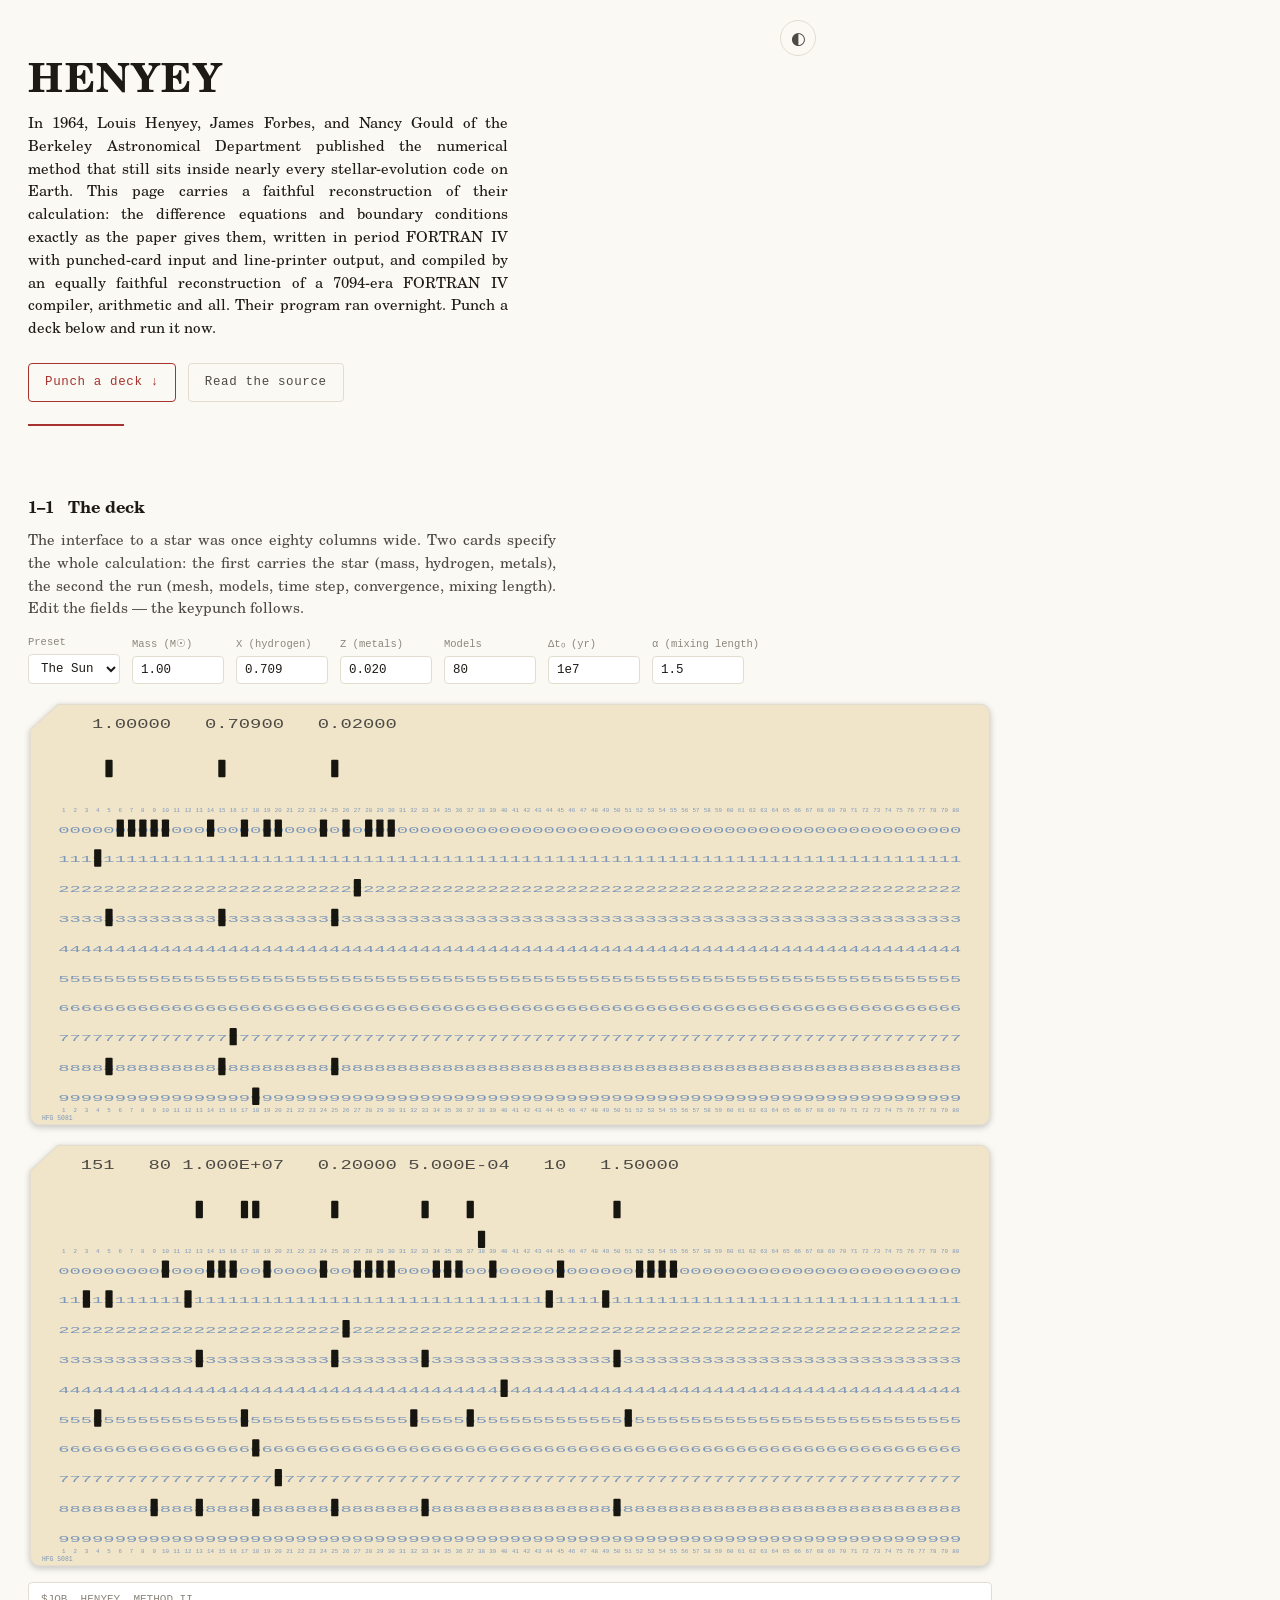
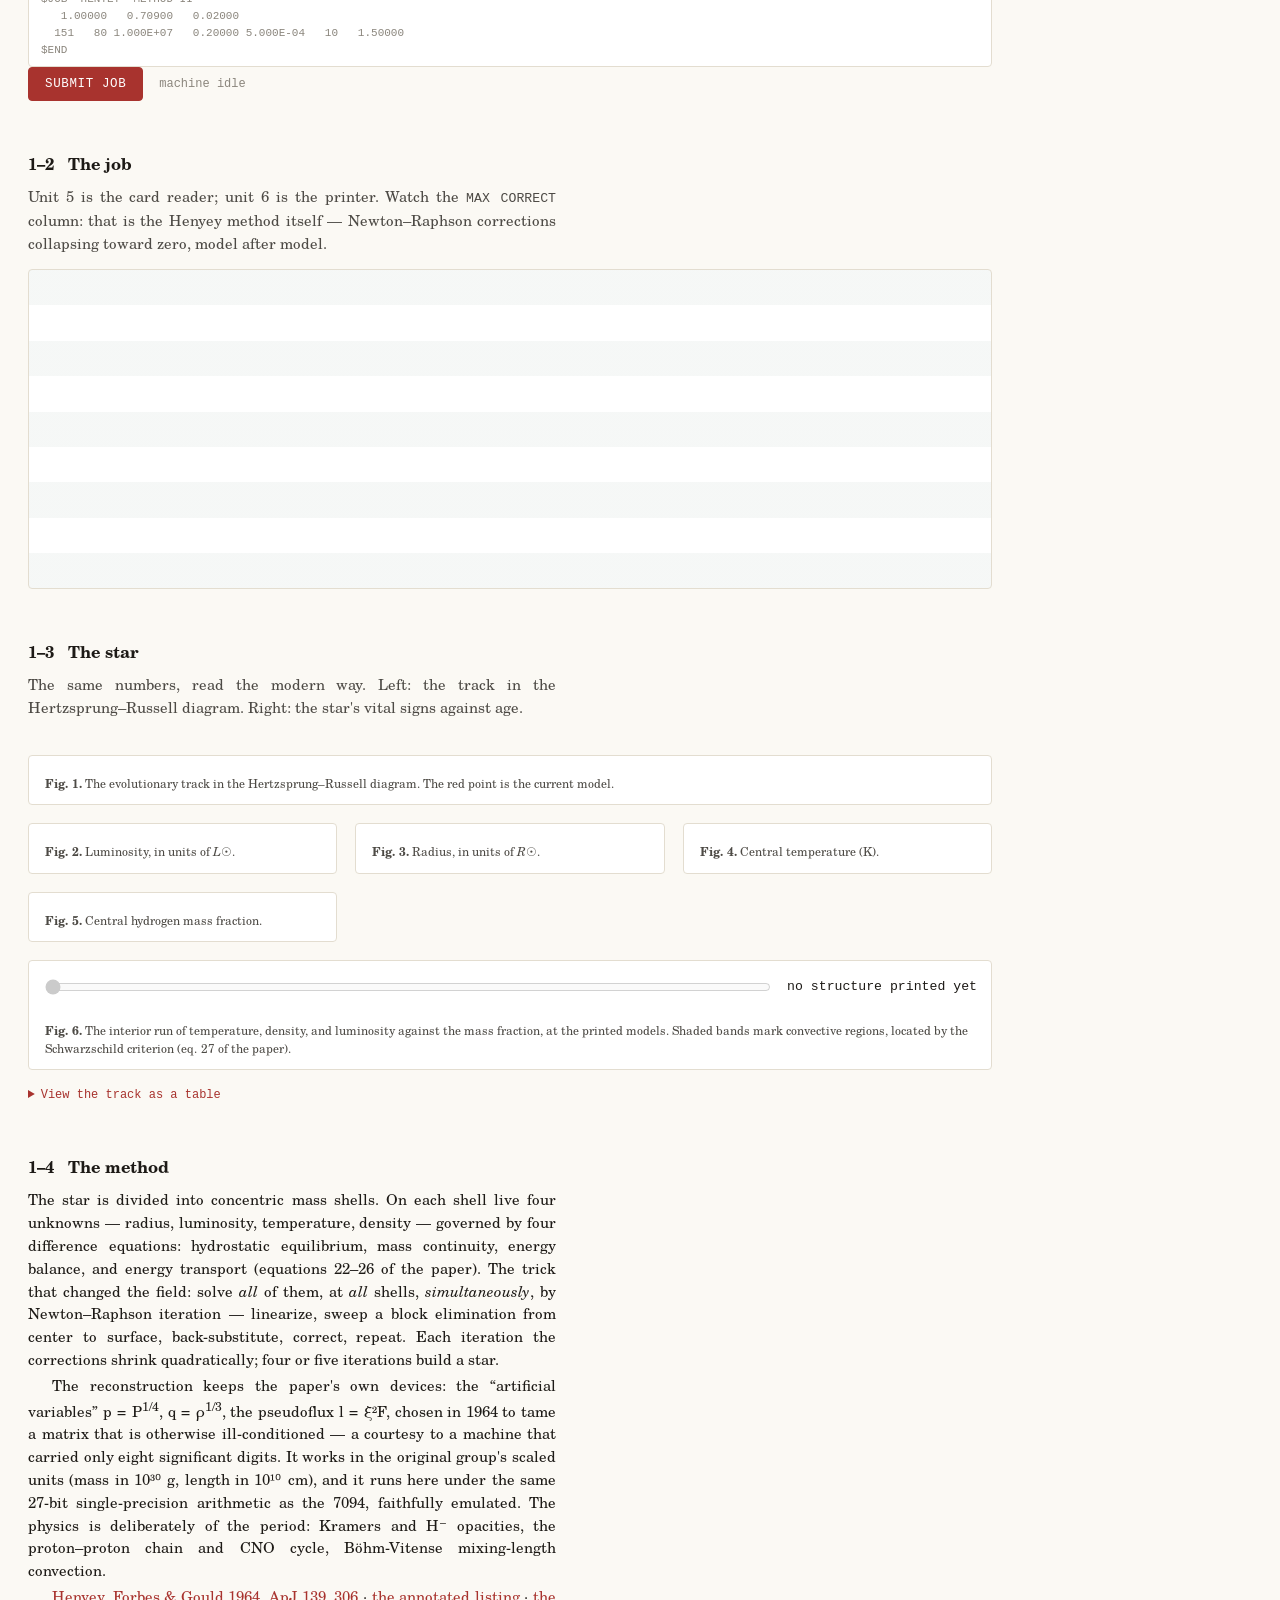
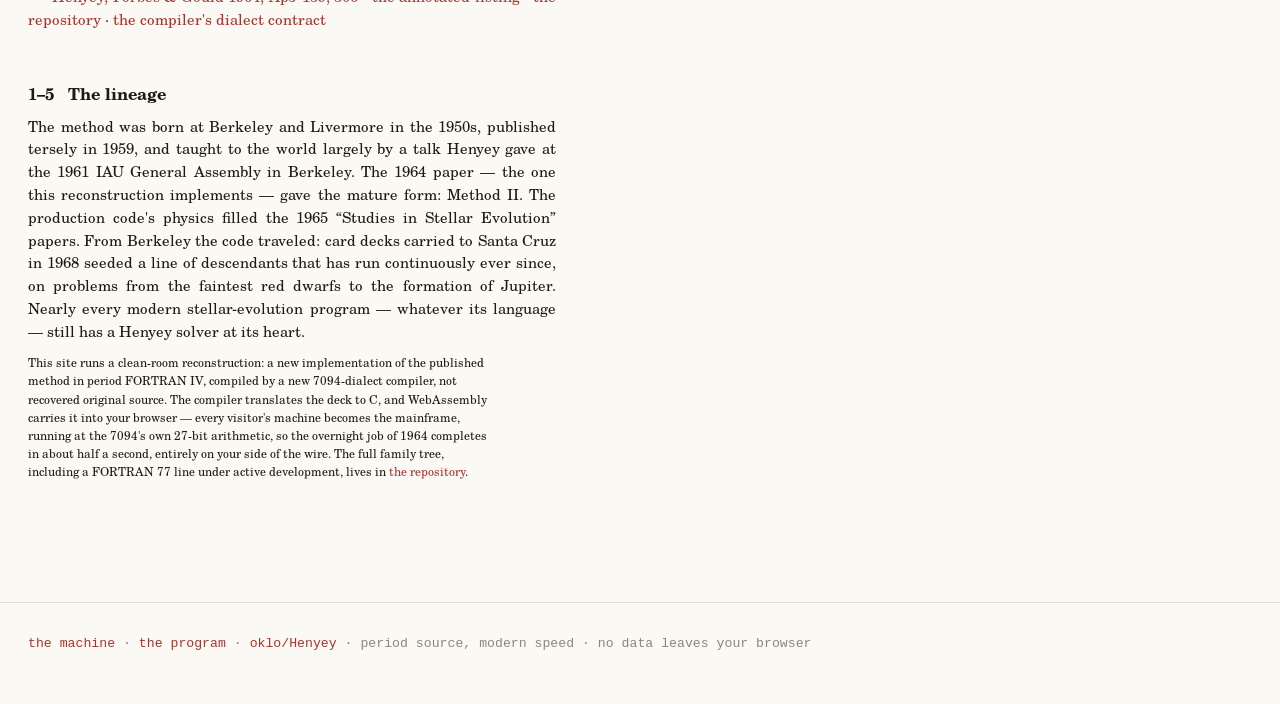
==== commit 44cbed7e: "Route the YES arrow around the right column; flush-left layout; trims The flow chart's YES branch ra" ====
--- a/docs/index.html
+++ b/docs/index.html
@@ -26,7 +26,7 @@
     Punch a deck below and run it now.
   </p>
   <p class="lede-actions"><a class="btn" href="#deck">Punch a deck ↓</a>
-     <a class="btn ghost" href="source.html">Read the program, annotated</a></p>
+     <a class="btn ghost" href="source.html">Read the source</a></p>
 </header>
 
 <main>
--- a/docs/site.css
+++ b/docs/site.css
@@ -43,20 +43,20 @@
 html { scroll-behavior: smooth; }
 body {
   margin: 0; background: var(--paper); color: var(--ink);
-  font-family: var(--serif); line-height: 1.52; font-size: 15.5px;
+  font-family: var(--serif); line-height: 1.52; font-size: 15px;
 }
 a { color: var(--red); text-decoration: none; }
 a:hover { text-decoration: underline; }
 .mono { font-family: var(--mono); font-size: 0.88em; }
 
 /* ---- title page ---- */
-.hero { max-width: 840px; margin: 0 auto; padding: 76px 24px 20px; position: relative; }
+.hero { max-width: 840px; margin: 0; padding: 56px 28px 18px; position: relative; }
 .theme-toggle {
   position: absolute; top: 20px; right: 24px; background: none; border: 1px solid var(--rule);
   color: var(--ink-2); border-radius: 50%; width: 36px; height: 36px; font-size: 17px; cursor: pointer;
 }
 .overline { font-family: var(--mono); font-size: 10.5px; letter-spacing: 0.14em; color: var(--ink-3); margin: 0 0 10px; }
-h1 { font-family: var(--serif); font-weight: 700; font-size: clamp(30px, 4.8vw, 48px);
+h1 { font-family: var(--serif); font-weight: 700; font-size: clamp(26px, 4vw, 40px);
      letter-spacing: 0.04em; margin: 0; line-height: 1; }
 .tagline { font-size: clamp(14.5px, 1.9vw, 16px); color: var(--ink-2); margin: 12px 0 2px; }
 .volume { font-style: italic; color: var(--ink-2); margin: 0 0 18px; font-size: 13.5px; }
@@ -73,15 +73,15 @@
 .btn:hover { text-decoration: none; filter: brightness(1.06); }
 
 /* ---- chapters ---- */
-main { max-width: 1020px; margin: 0 auto; padding: 0 24px 80px; }
-.section { margin: 60px 0; }
-.section h2 { font-size: 17.5px; margin-bottom: 9px; font-weight: 700; }
+main { max-width: 1020px; margin: 0; padding: 0 28px 72px; }
+.section { margin: 50px 0; }
+.section h2 { font-size: 16.5px; margin-bottom: 9px; font-weight: 700; }
 .secno { color: var(--ink); margin-right: 14px; }
 .section > p, .prose p { max-width: 66ch; text-align: justify; hyphens: auto; margin: 0 0 0.2em; }
 .prose p + p { text-indent: 1.6em; margin-top: 0.2em; }
 .section > p { color: var(--ink-2); }
 .prose p { color: var(--ink); }
-.fineprint { font-size: 12.2px; color: var(--ink-3); text-align: left !important; text-indent: 0 !important; margin-top: 0.9em !important; }
+.fineprint { font-size: 11.9px; color: var(--ink-3); text-align: left !important; text-indent: 0 !important; margin-top: 0.9em !important; }
 
 /* ---- deck ---- */
 .controls { display: flex; flex-wrap: nowrap; gap: 10px 12px; margin: 16px 0 12px; align-items: end; overflow-x: auto; padding-bottom: 4px; }
@@ -116,7 +116,7 @@
 .chartgrid.three { grid-template-columns: repeat(auto-fit, minmax(240px, 1fr)); }
 .chartcard { background: var(--surface); border: 1px solid var(--rule); border-radius: 4px; padding: 12px 14px 10px; margin: 0; }
 .chartcard.wide { grid-column: 1 / -1; margin-top: 18px; }
-.caption { font-size: 12.2px; color: var(--ink-2); margin: 6px 2px 2px; text-align: left; }
+.caption { font-size: 11.9px; color: var(--ink-2); margin: 6px 2px 2px; text-align: left; }
 .caption b { font-weight: 700; }
 .chartbox { width: 100%; }
 .chartbox svg { display: block; width: 100%; height: auto; }
@@ -133,7 +133,7 @@
   font-family: var(--mono); font-size: 11.5px; padding: 6px 9px; border-radius: 4px; line-height: 1.45;
   max-width: 260px; box-shadow: 0 2px 8px rgba(0,0,0,0.25);
 }
-footer { border-top: 1px solid var(--rule); padding: 20px 24px 40px; text-align: center; }
+footer { border-top: 1px solid var(--rule); padding: 18px 28px 36px; text-align: left; }
 footer p { color: var(--ink-3); font-size: 11.5px; font-family: var(--mono); }
 @media (max-width: 640px) { .controls input { width: 84px; } .printer { height: 260px; } }
 
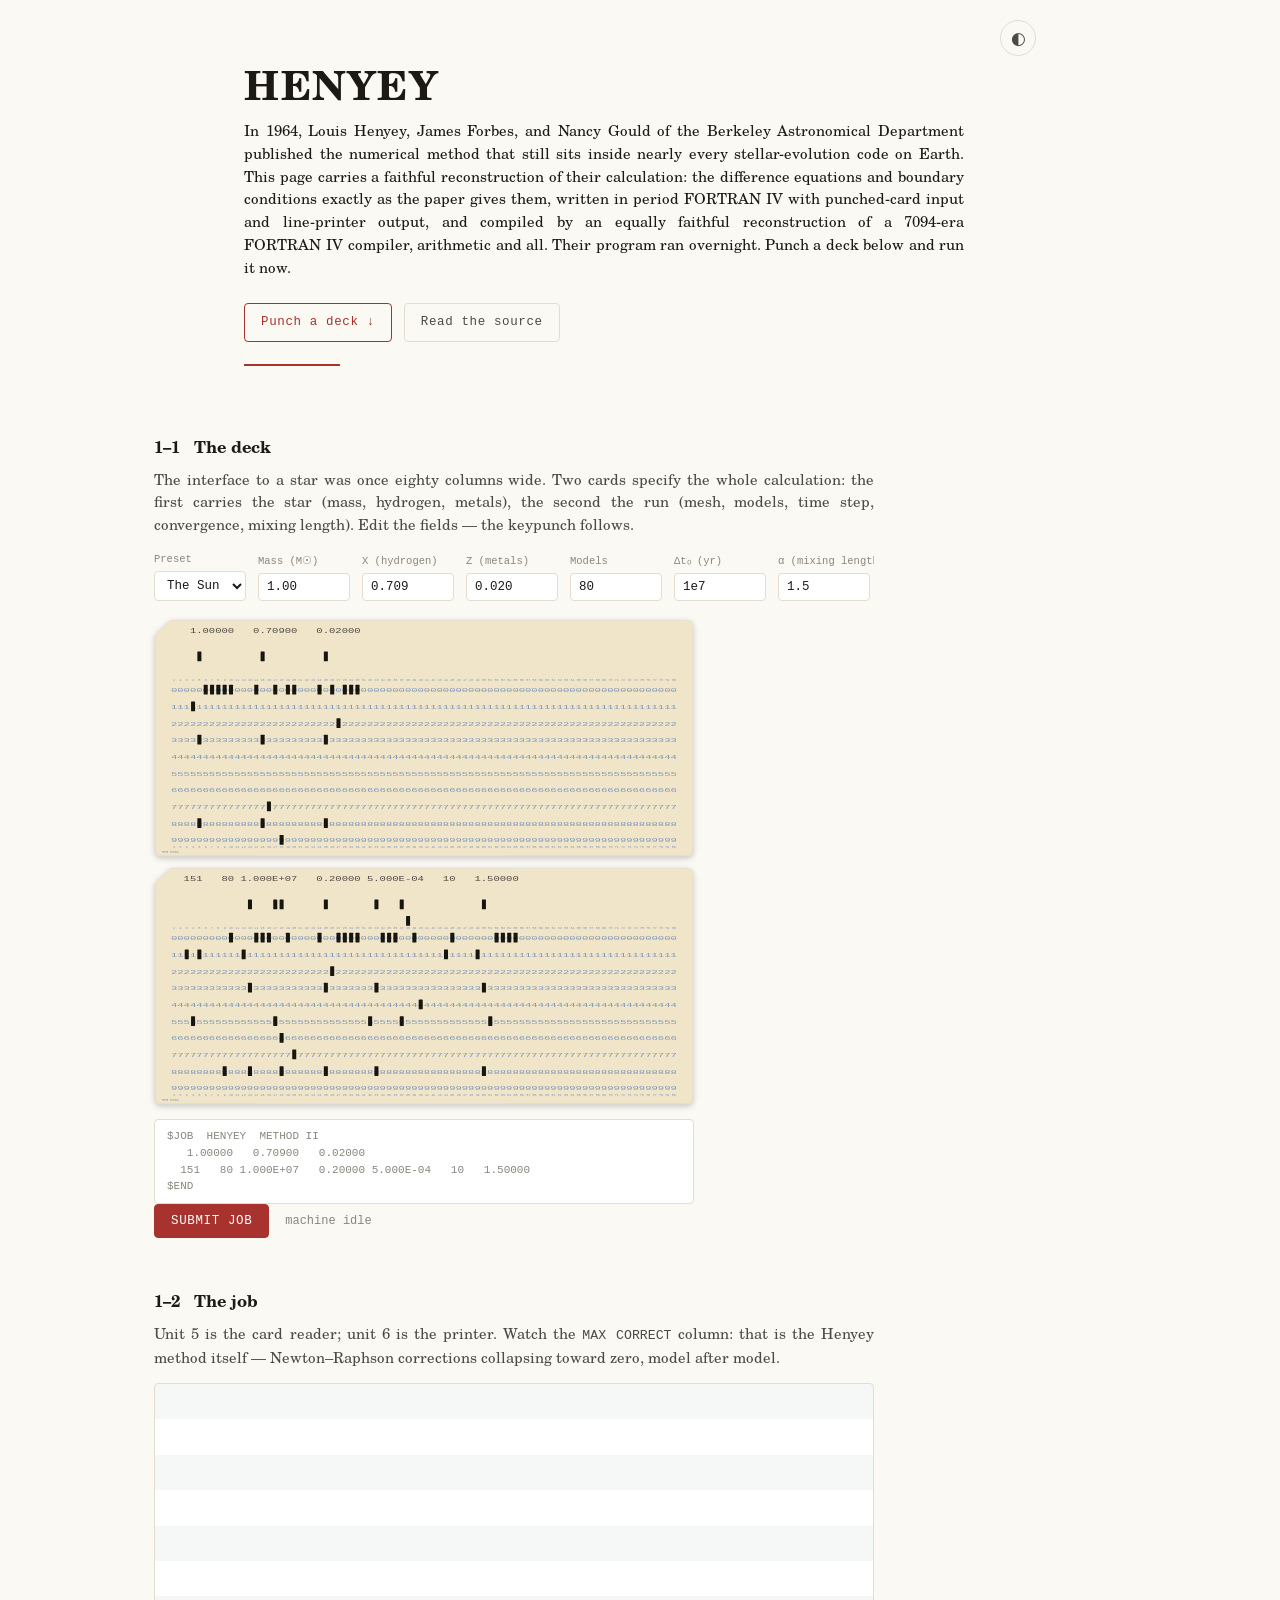
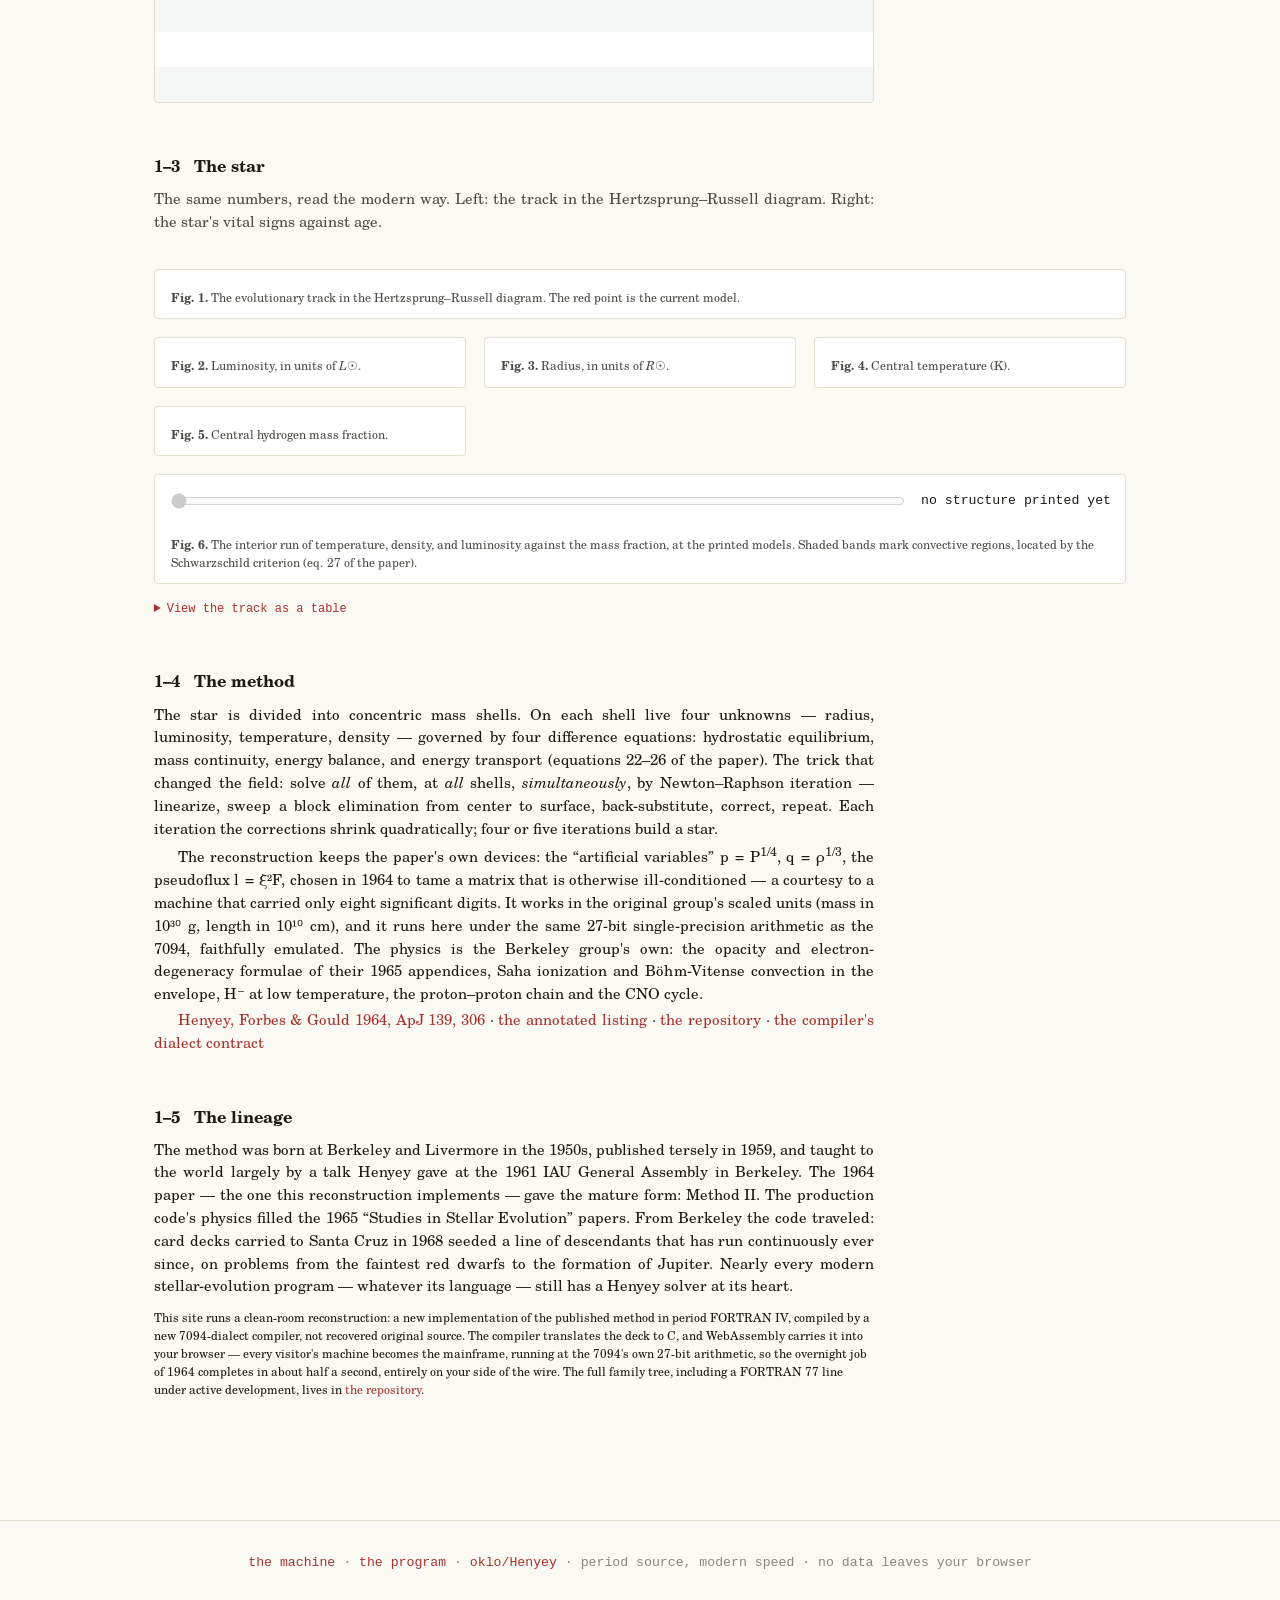
==== commit cf95e63f: "BFGH 1965 appendices restored, merged with the Saha envelope henyey.f now carries the production cod" ====
--- a/docs/index.html
+++ b/docs/index.html
@@ -111,8 +111,10 @@
      significant digits. It works in the original group's scaled units
      (mass in 10³⁰&nbsp;g, length in 10¹⁰&nbsp;cm), and it runs here under the
      same 27-bit single-precision arithmetic as the 7094, faithfully emulated.
-     The physics is deliberately of the period: Kramers and H⁻ opacities, the
-     proton–proton chain and CNO cycle, Böhm-Vitense mixing-length convection.</p>
+     The physics is the Berkeley group's own: the opacity and
+     electron-degeneracy formulae of their 1965 appendices, Saha ionization and
+     Böhm-Vitense convection in the envelope, H⁻ at low temperature, the
+     proton–proton chain and the CNO cycle.</p>
   <p><a href="https://articles.adsabs.harvard.edu/pdf/1964ApJ...139..306H">Henyey, Forbes &amp; Gould 1964, ApJ 139, 306</a> ·
      <a href="source.html">the annotated listing</a> ·
      <a href="https://github.com/oklo/Henyey">the repository</a> ·
--- a/docs/site.css
+++ b/docs/site.css
@@ -20,6 +20,7 @@
   --red: #a8332e;           /* the red of the covers, used sparingly */
   --band: rgba(160, 140, 96, 0.16);   /* convective shading */
   --greenbar: rgba(70, 110, 90, 0.05);
+  --measure: 720px;          /* shared right edge: paragraphs, controls, printer */
   --mono: ui-monospace, "SF Mono", Menlo, Consolas, monospace;
   --serif: "Schola", Georgia, "Times New Roman", serif;
 }
@@ -50,7 +51,7 @@
 .mono { font-family: var(--mono); font-size: 0.88em; }
 
 /* ---- title page ---- */
-.hero { max-width: 840px; margin: 0; padding: 56px 28px 18px; position: relative; }
+.hero { max-width: 840px; margin: 0 auto; padding: 64px 24px 18px; position: relative; }
 .theme-toggle {
   position: absolute; top: 20px; right: 24px; background: none; border: 1px solid var(--rule);
   color: var(--ink-2); border-radius: 50%; width: 36px; height: 36px; font-size: 17px; cursor: pointer;
@@ -61,7 +62,7 @@
 .tagline { font-size: clamp(14.5px, 1.9vw, 16px); color: var(--ink-2); margin: 12px 0 2px; }
 .volume { font-style: italic; color: var(--ink-2); margin: 0 0 18px; font-size: 13.5px; }
 .hero::after { content: ""; display: block; height: 2px; background: var(--red); width: 96px; margin-top: 22px; }
-.lede { max-width: 60ch; text-align: justify; hyphens: auto; }
+.lede { max-width: var(--measure); text-align: justify; hyphens: auto; }
 .lede-actions { margin-top: 24px; display: flex; gap: 12px; }
 .btn {
   display: inline-block; font-family: var(--mono); font-size: 12.5px; letter-spacing: 0.05em;
@@ -73,26 +74,27 @@
 .btn:hover { text-decoration: none; filter: brightness(1.06); }
 
 /* ---- chapters ---- */
-main { max-width: 1020px; margin: 0; padding: 0 28px 72px; }
+main { max-width: 1020px; margin: 0 auto; padding: 0 24px 72px; }
 .section { margin: 50px 0; }
 .section h2 { font-size: 16.5px; margin-bottom: 9px; font-weight: 700; }
 .secno { color: var(--ink); margin-right: 14px; }
-.section > p, .prose p { max-width: 66ch; text-align: justify; hyphens: auto; margin: 0 0 0.2em; }
+.section > p, .prose p { max-width: var(--measure); text-align: justify; hyphens: auto; margin: 0 0 0.2em; }
 .prose p + p { text-indent: 1.6em; margin-top: 0.2em; }
 .section > p { color: var(--ink-2); }
 .prose p { color: var(--ink); }
 .fineprint { font-size: 11.9px; color: var(--ink-3); text-align: left !important; text-indent: 0 !important; margin-top: 0.9em !important; }
 
 /* ---- deck ---- */
-.controls { display: flex; flex-wrap: nowrap; gap: 10px 12px; margin: 16px 0 12px; align-items: end; overflow-x: auto; padding-bottom: 4px; }
+.controls { display: flex; flex-wrap: nowrap; gap: 10px 12px; margin: 16px 0 12px; align-items: end; overflow-x: auto; padding-bottom: 4px; max-width: var(--measure); justify-content: space-between; }
 .controls label { display: flex; flex-direction: column; font-size: 10.5px; color: var(--ink-3); gap: 3px; font-family: var(--mono); white-space: nowrap; flex: none; }
 .controls input, .controls select {
   font-family: var(--mono); font-size: 12.5px; padding: 6px 8px; width: 92px;
   border: 1px solid var(--rule); border-radius: 4px; background: var(--surface); color: var(--ink);
 }
-#cards { display: grid; gap: 16px; margin: 14px 0; }
-.punchcard { width: 100%; height: auto; display: block; filter: drop-shadow(0 2px 3px rgba(0,0,0,0.22)); }
+#cards { display: grid; gap: 10px; margin: 14px 0; }
+.punchcard { width: 100%; max-width: 540px; height: auto; display: block; filter: drop-shadow(0 2px 3px rgba(0,0,0,0.22)); }
 .deck-listing {
+  max-width: 540px;
   font-family: var(--mono); font-size: 11px; color: var(--ink-3); background: var(--surface);
   border: 1px solid var(--rule); border-radius: 4px; padding: 8px 12px; overflow-x: auto; margin: 4px 0 0;
 }
@@ -102,6 +104,7 @@
 /* ---- printer ---- */
 .printer {
   background: var(--surface); border: 1px solid var(--rule); border-radius: 4px;
+  max-width: var(--measure);
   height: 320px; overflow: hidden; position: relative; margin-top: 14px;
 }
 .printer-scroll {
@@ -133,7 +136,7 @@
   font-family: var(--mono); font-size: 11.5px; padding: 6px 9px; border-radius: 4px; line-height: 1.45;
   max-width: 260px; box-shadow: 0 2px 8px rgba(0,0,0,0.25);
 }
-footer { border-top: 1px solid var(--rule); padding: 18px 28px 36px; text-align: left; }
+footer { border-top: 1px solid var(--rule); padding: 18px 24px 36px; text-align: center; }
 footer p { color: var(--ink-3); font-size: 11.5px; font-family: var(--mono); }
 @media (max-width: 640px) { .controls input { width: 84px; } .printer { height: 260px; } }
 
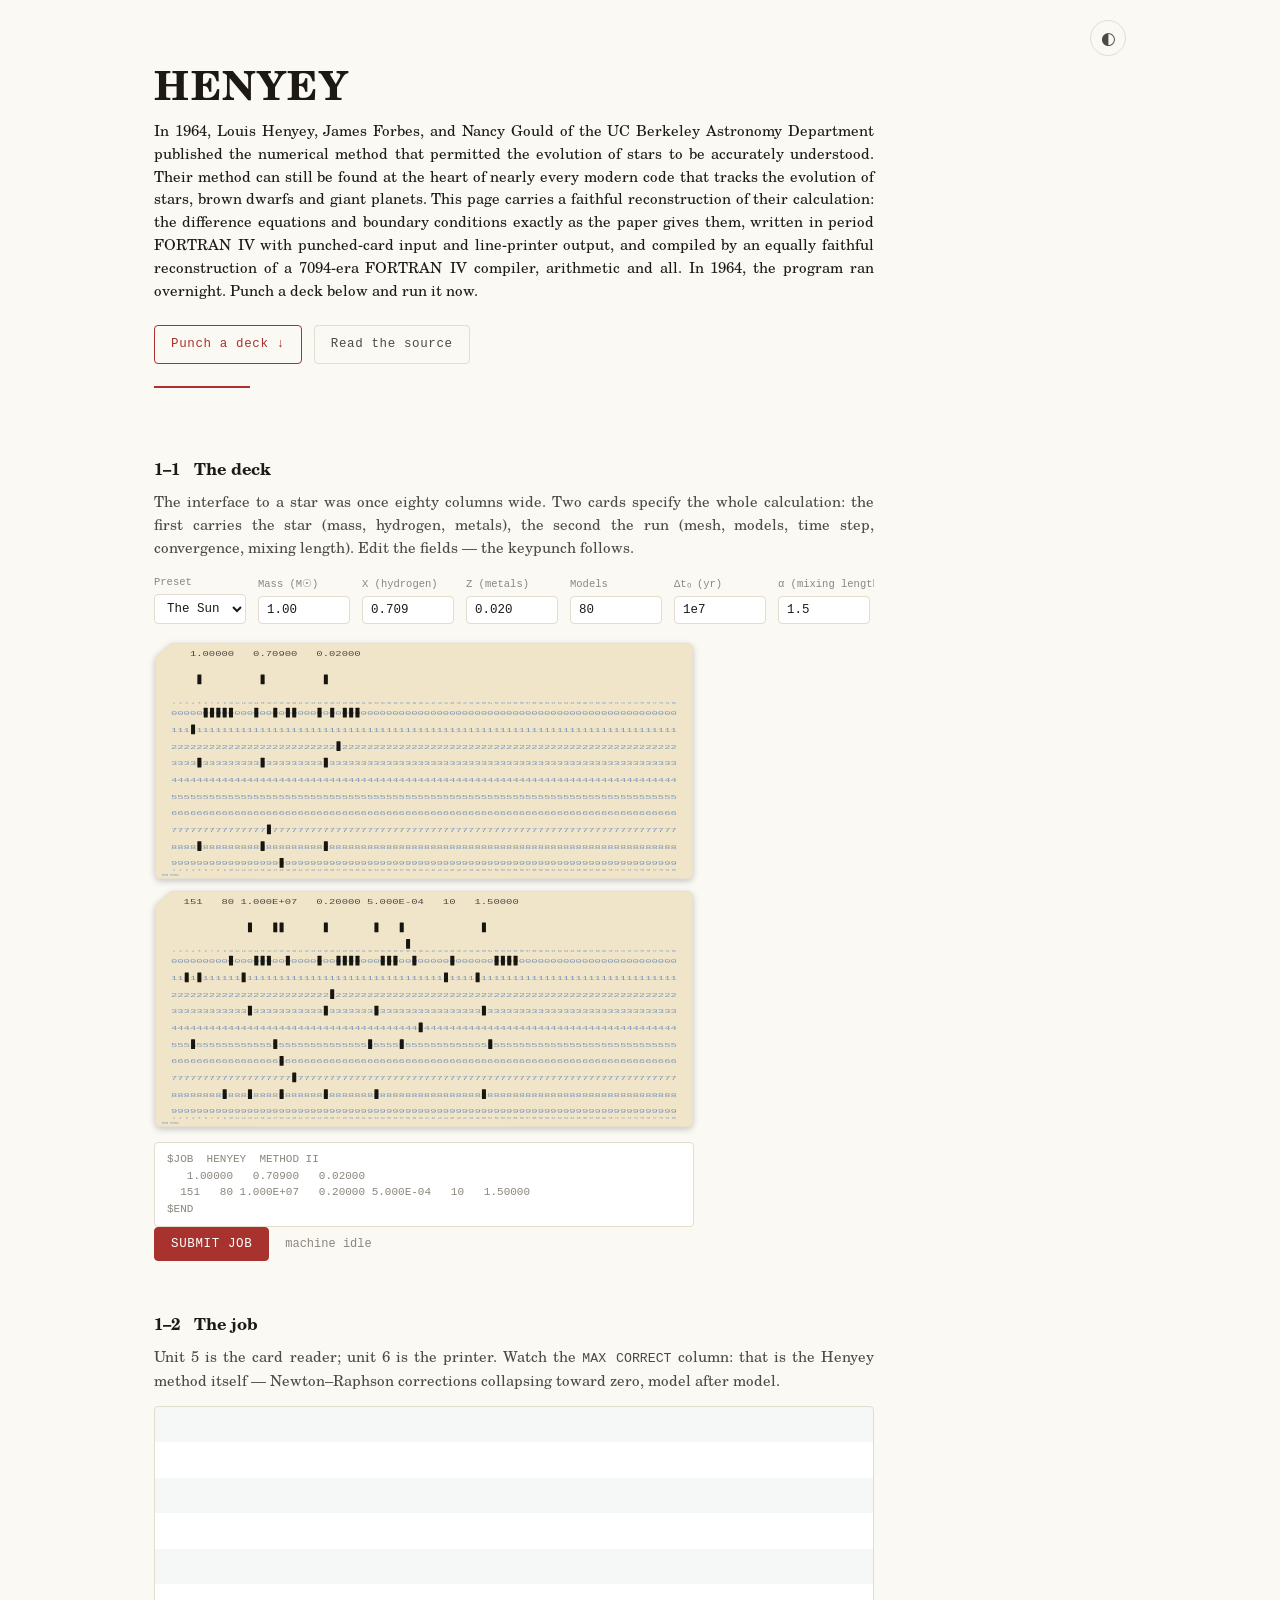
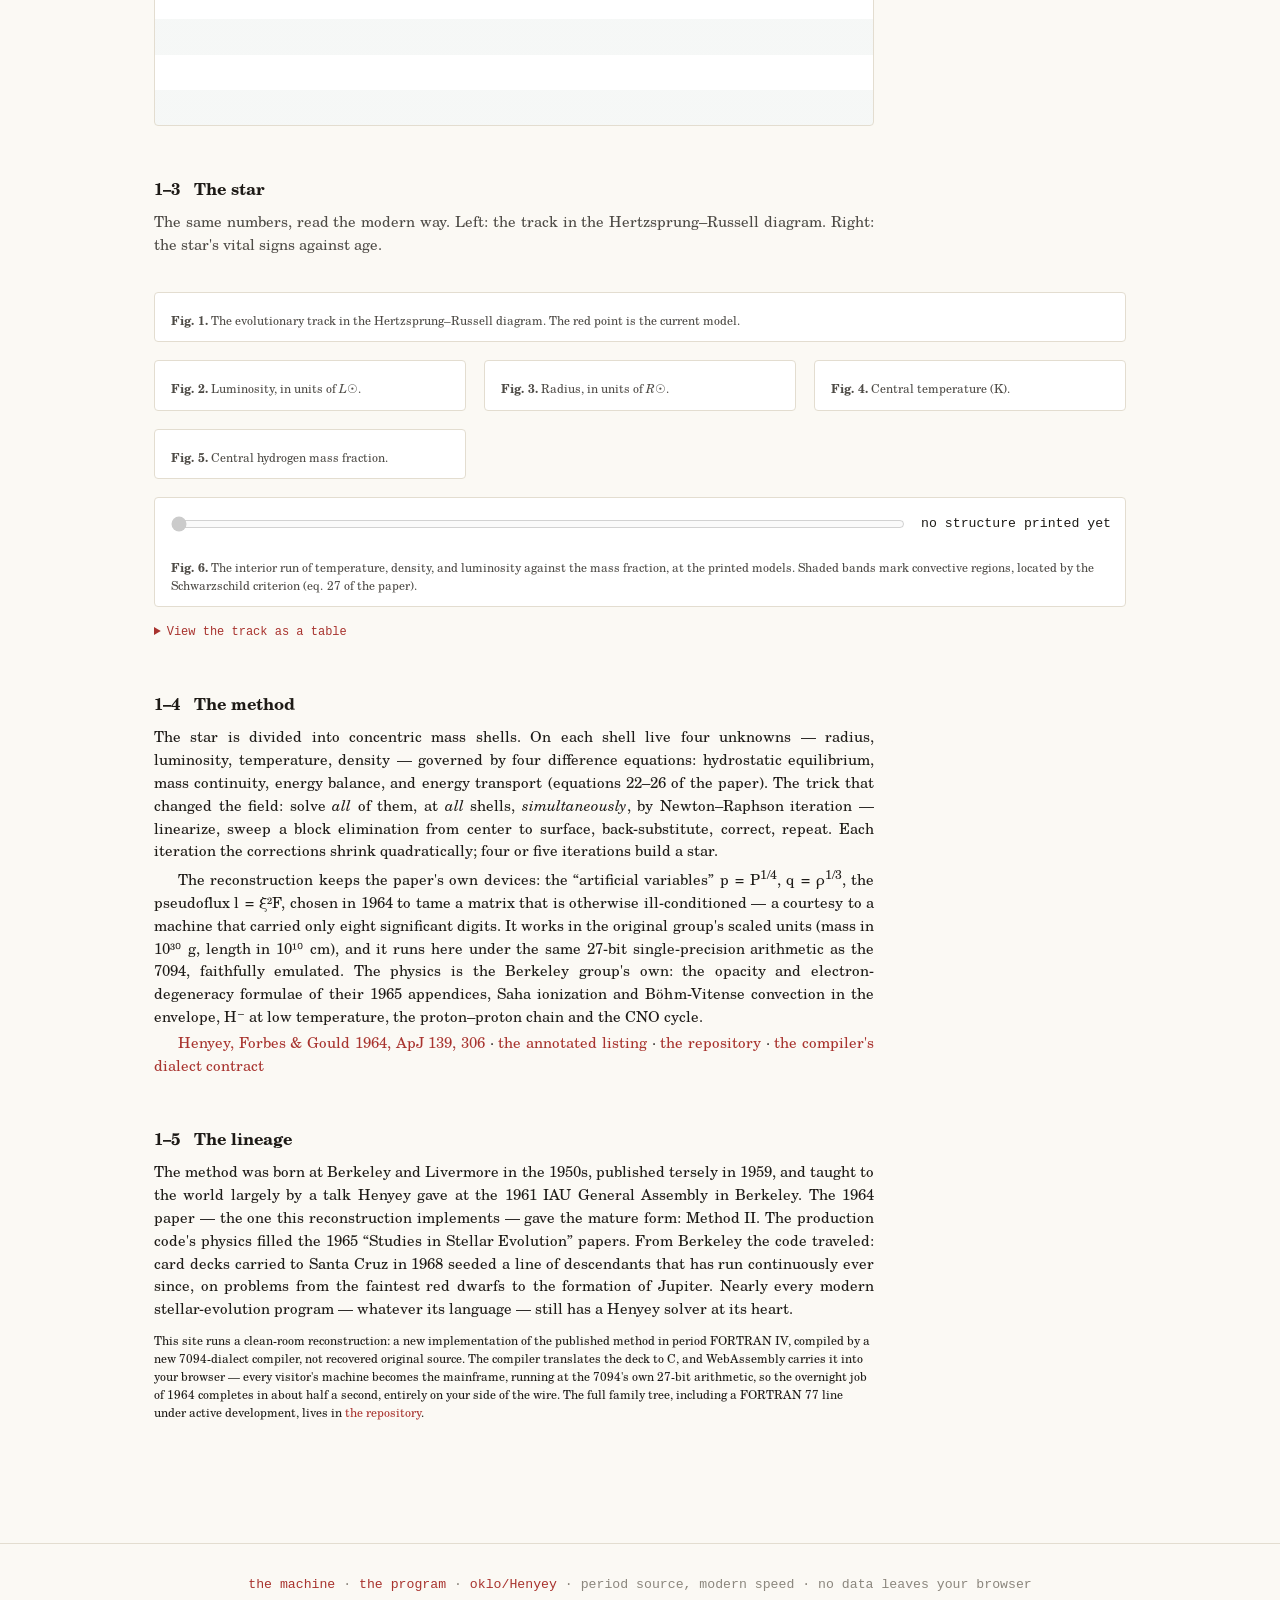
==== commit e87a54f2: "Align the title block with the text column; front-page wording edits The hero now shares the main co" ====
--- a/docs/index.html
+++ b/docs/index.html
@@ -15,15 +15,17 @@
   <button id="themeToggle" class="theme-toggle" aria-label="Toggle color scheme">◐</button>
   <h1>HENYEY</h1>
   <p class="lede">
-    In 1964, Louis Henyey, James Forbes, and Nancy Gould of the Berkeley
-    Astronomical Department published the numerical method that still sits
-    inside nearly every stellar-evolution code on Earth. This page carries a
+    In 1964, Louis Henyey, James Forbes, and Nancy Gould of the UC Berkeley
+    Astronomy Department published the numerical method that permitted the
+    evolution of stars to be accurately understood. Their method can still be
+    found at the heart of nearly every modern code that tracks the evolution
+    of stars, brown dwarfs and giant planets. This page carries a
     faithful reconstruction of their calculation: the difference equations and
     boundary conditions exactly as the paper gives them, written in period
     FORTRAN&nbsp;IV with punched-card input and line-printer output, and
     compiled by an equally faithful reconstruction of a 7094-era
-    FORTRAN&nbsp;IV compiler, arithmetic and all. Their program ran overnight.
-    Punch a deck below and run it now.
+    FORTRAN&nbsp;IV compiler, arithmetic and all. In 1964, the program ran
+    overnight. Punch a deck below and run it now.
   </p>
   <p class="lede-actions"><a class="btn" href="#deck">Punch a deck ↓</a>
      <a class="btn ghost" href="source.html">Read the source</a></p>
--- a/docs/site.css
+++ b/docs/site.css
@@ -51,7 +51,7 @@
 .mono { font-family: var(--mono); font-size: 0.88em; }
 
 /* ---- title page ---- */
-.hero { max-width: 840px; margin: 0 auto; padding: 64px 24px 18px; position: relative; }
+.hero { max-width: 1020px; margin: 0 auto; padding: 64px 24px 18px; position: relative; }
 .theme-toggle {
   position: absolute; top: 20px; right: 24px; background: none; border: 1px solid var(--rule);
   color: var(--ink-2); border-radius: 50%; width: 36px; height: 36px; font-size: 17px; cursor: pointer;
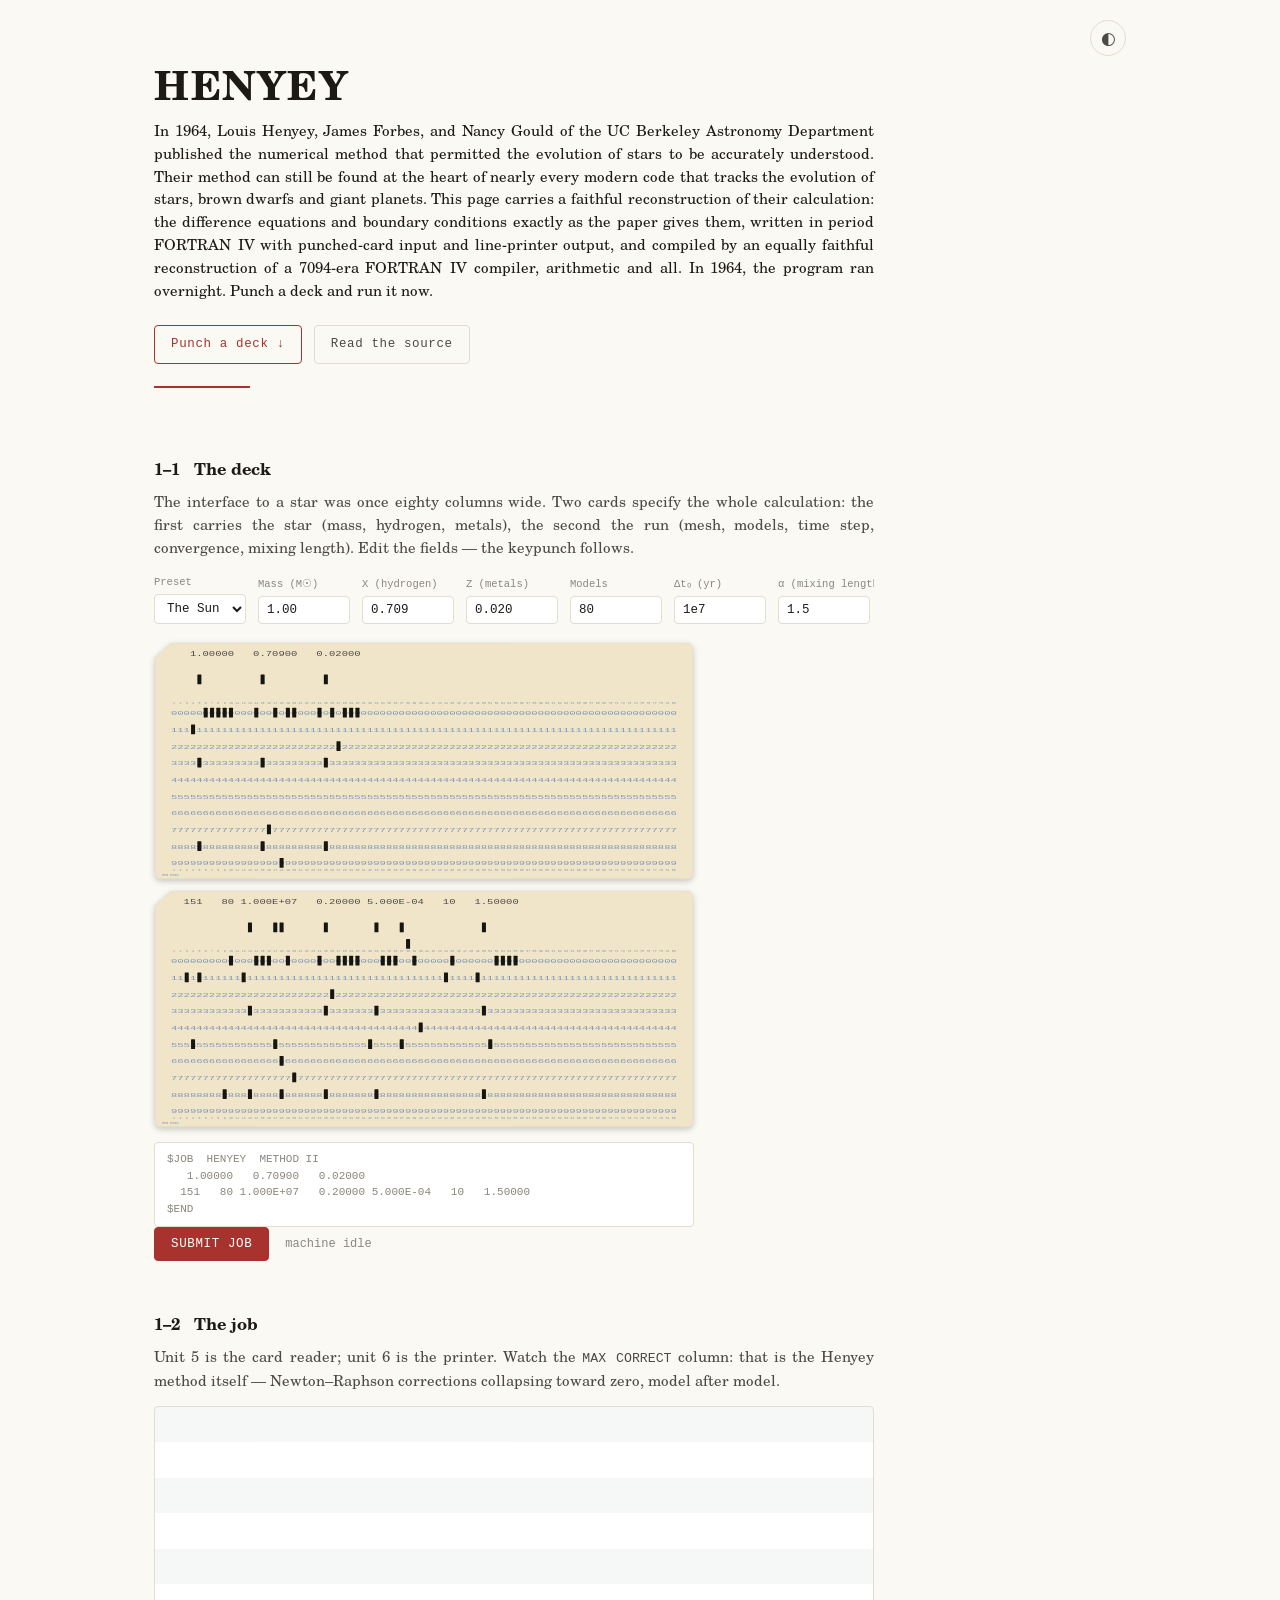
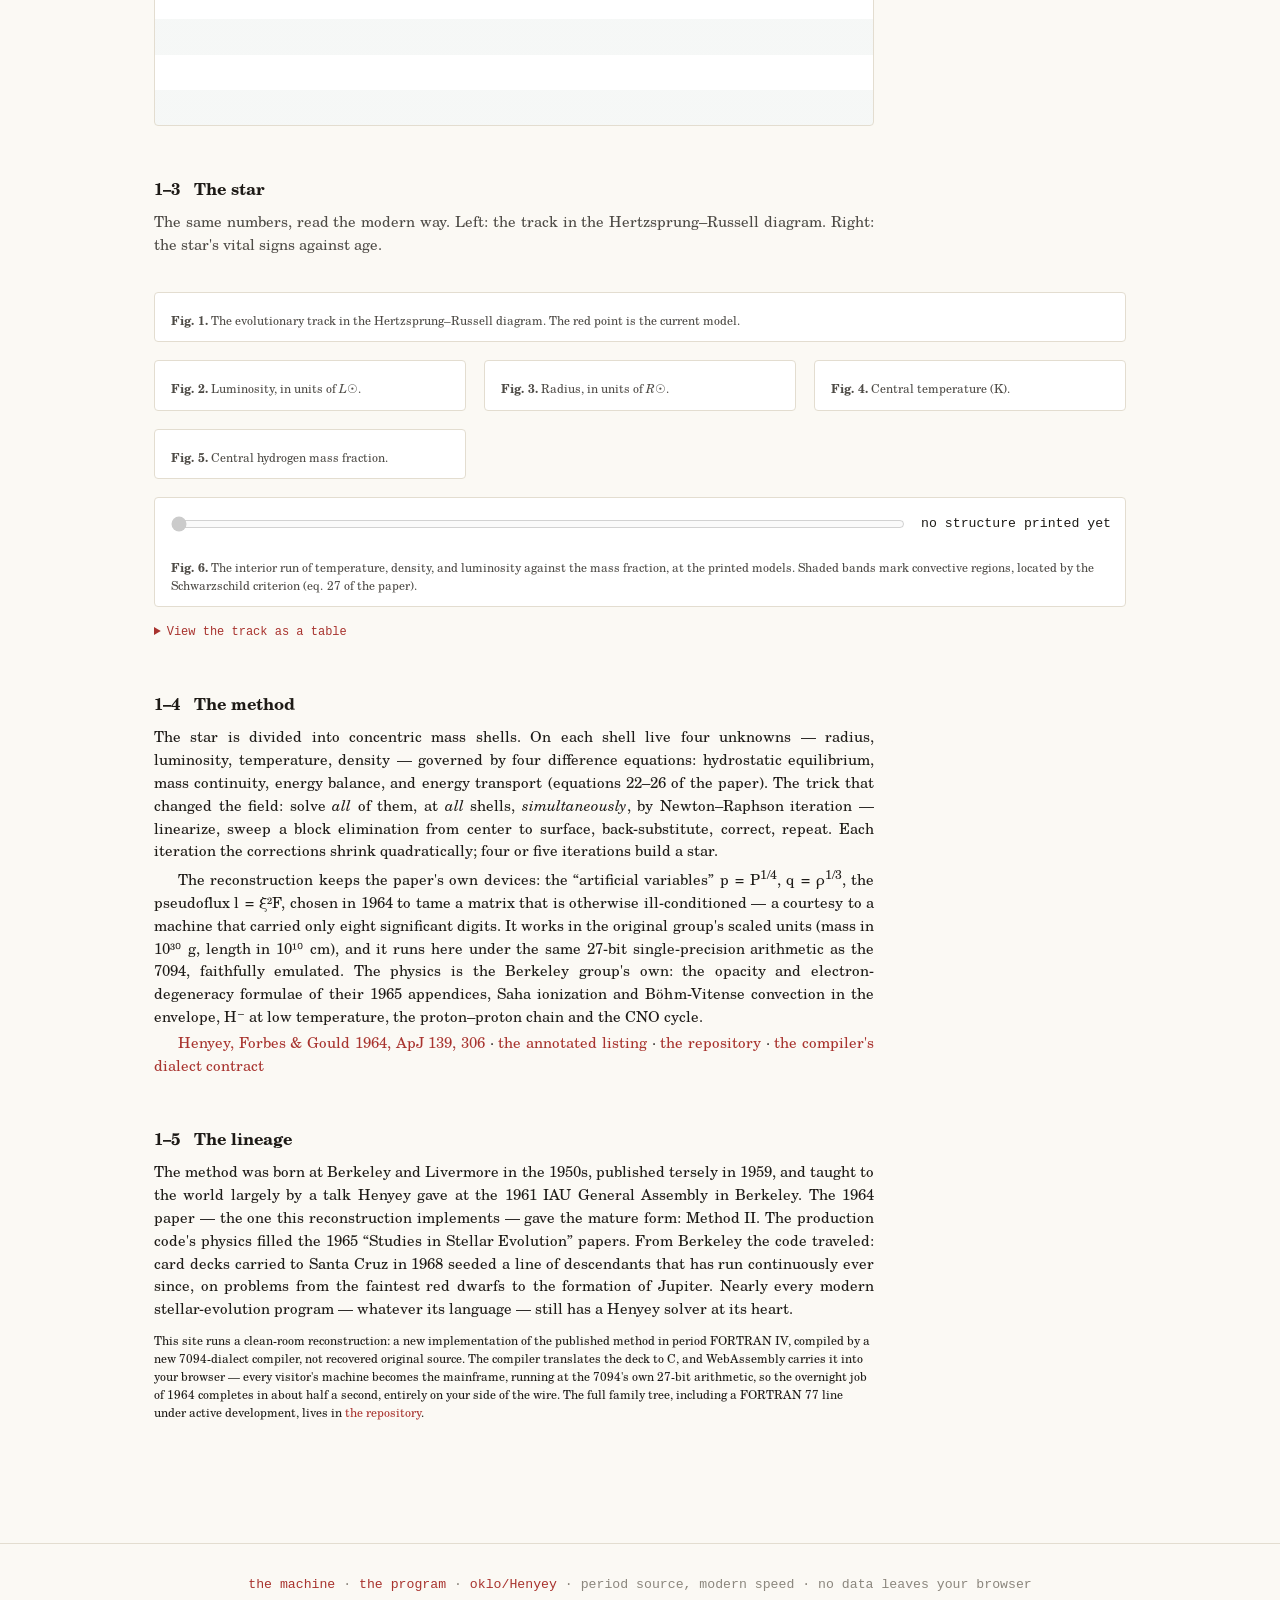
==== commit d6fa3033: "Trim 'below' from the deck invitation; preset label to 'The Sun' The calibrated epithet comes off th" ====
--- a/docs/index.html
+++ b/docs/index.html
@@ -25,7 +25,7 @@
     FORTRAN&nbsp;IV with punched-card input and line-printer output, and
     compiled by an equally faithful reconstruction of a 7094-era
     FORTRAN&nbsp;IV compiler, arithmetic and all. In 1964, the program ran
-    overnight. Punch a deck below and run it now.
+    overnight. Punch a deck and run it now.
   </p>
   <p class="lede-actions"><a class="btn" href="#deck">Punch a deck ↓</a>
      <a class="btn ghost" href="source.html">Read the source</a></p>
@@ -41,7 +41,7 @@
   <div class="controls">
     <label>Preset
       <select id="preset">
-        <option value="sun">The Sun, calibrated</option>
+        <option value="sun">The Sun</option>
         <option value="half">A 0.5 M☉ dwarf</option>
         <option value="reddwarf">A 0.3 M☉ red dwarf</option>
       </select>
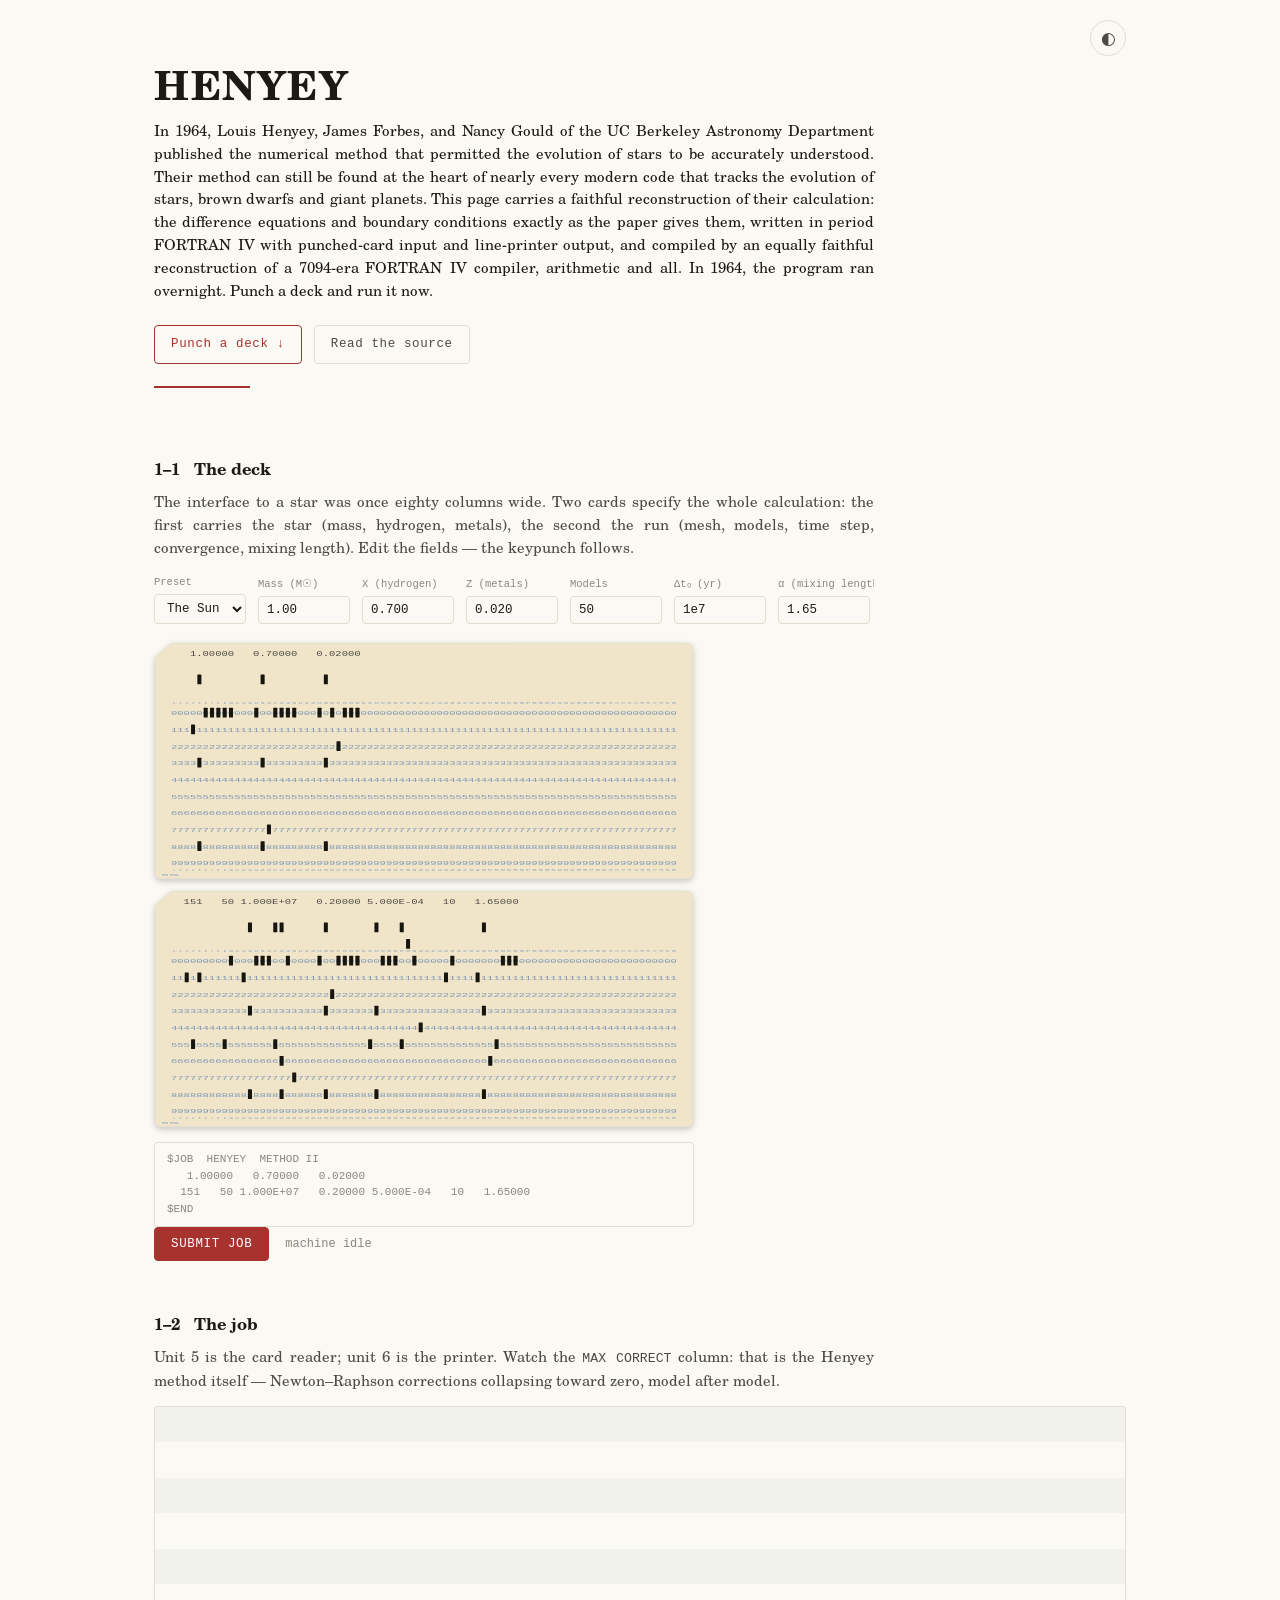
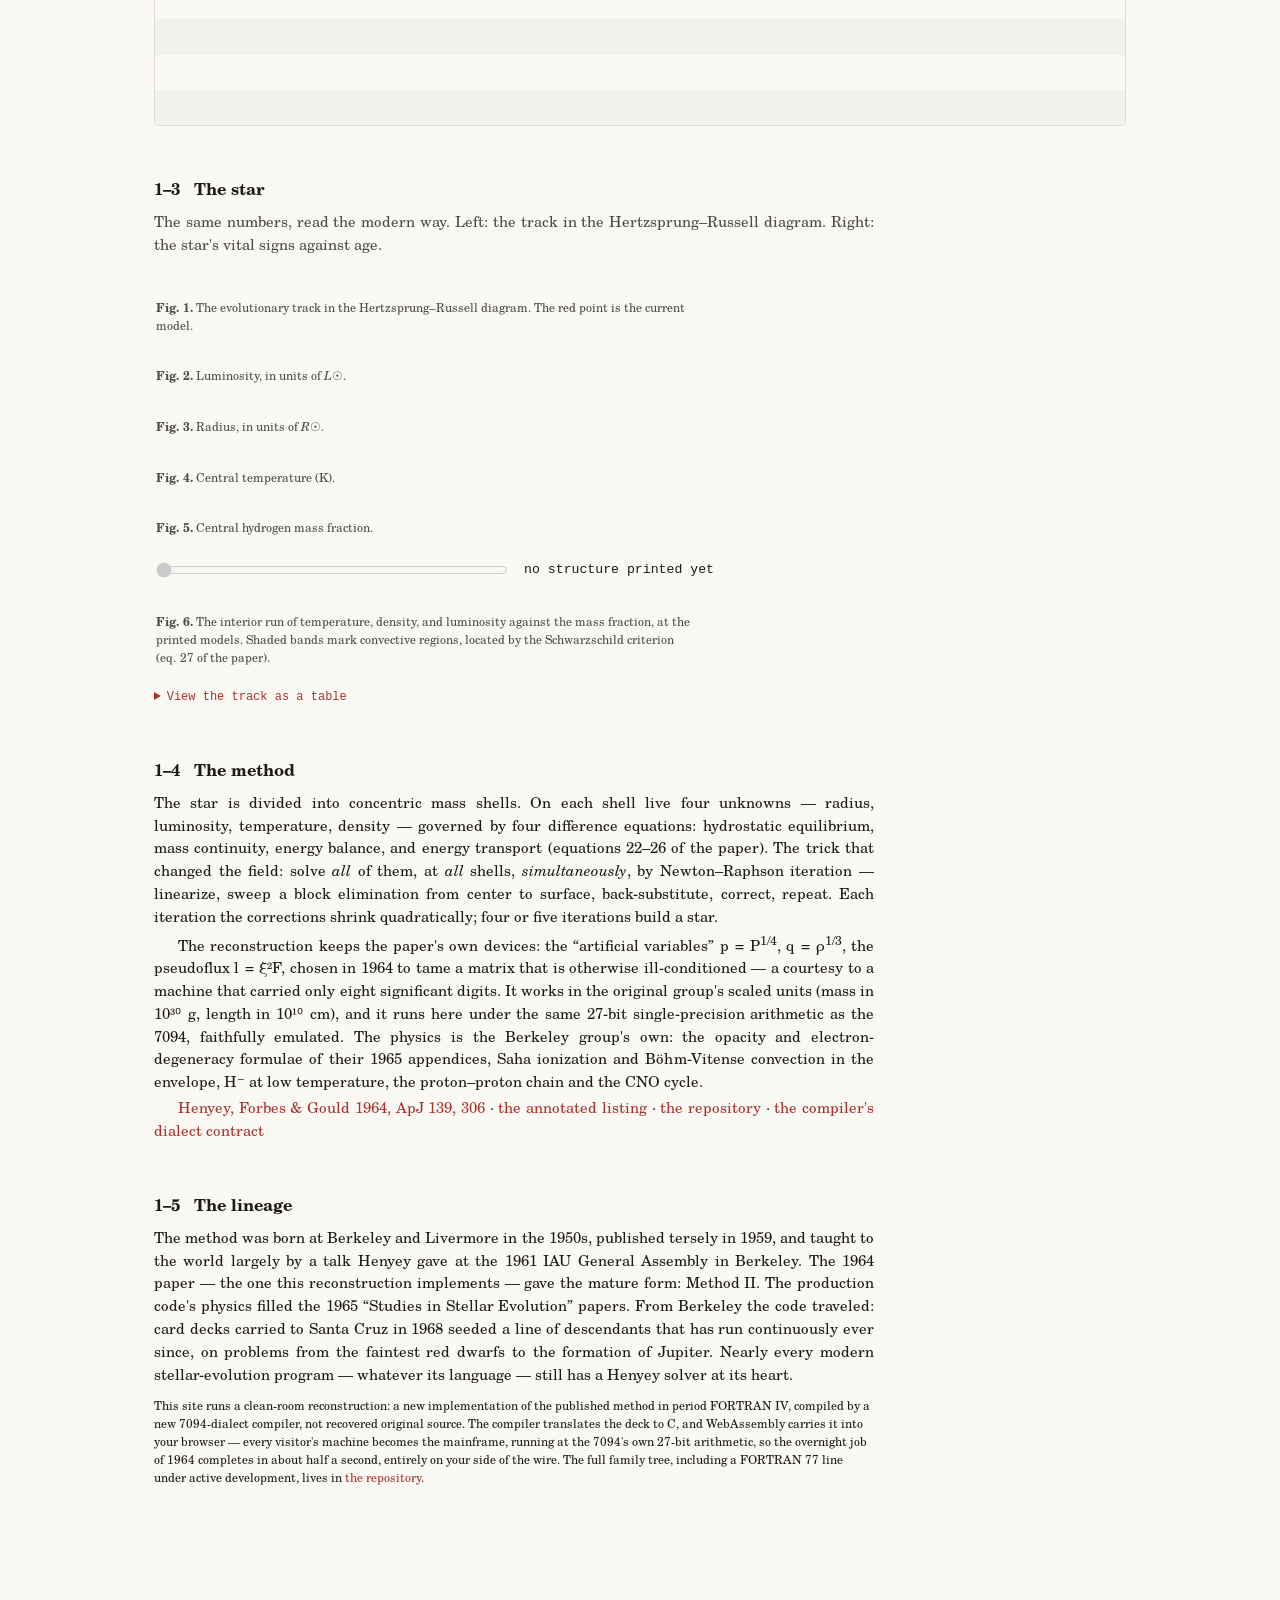
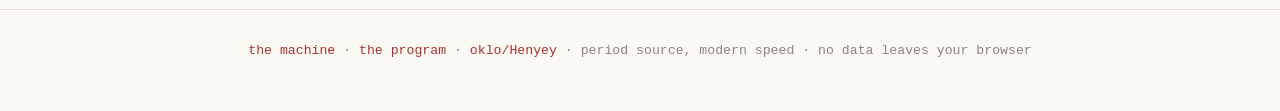
==== commit 380361ff: "HVB65 blanketed T-tau outer radiative layer; the Sun calibrates The envelope integration previously " ====
--- a/docs/index.html
+++ b/docs/index.html
@@ -41,17 +41,17 @@
   <div class="controls">
     <label>Preset
       <select id="preset">
-        <option value="sun">The Sun</option>
+        <option value="sun">The Sun, calibrated</option>
         <option value="half">A 0.5 M☉ dwarf</option>
         <option value="reddwarf">A 0.3 M☉ red dwarf</option>
       </select>
     </label>
     <label>Mass (M☉) <input id="f_mass" type="number" step="0.05" min="0.2" max="2.5" value="1.00"></label>
-    <label>X (hydrogen) <input id="f_x" type="number" step="0.001" min="0.4" max="0.85" value="0.709"></label>
+    <label>X (hydrogen) <input id="f_x" type="number" step="0.001" min="0.4" max="0.85" value="0.700"></label>
     <label>Z (metals) <input id="f_z" type="number" step="0.005" min="0.001" max="0.06" value="0.020"></label>
-    <label>Models <input id="f_models" type="number" step="10" min="1" max="400" value="80"></label>
+    <label>Models <input id="f_models" type="number" step="10" min="1" max="400" value="50"></label>
     <label>Δt₀ (yr) <input id="f_dtyr" type="number" step="1e6" min="1e4" max="1e9" value="1e7"></label>
-    <label>α (mixing length) <input id="f_alfa" type="number" step="0.1" min="0.1" max="3" value="1.5"></label>
+    <label>α (mixing length) <input id="f_alfa" type="number" step="0.1" min="0.1" max="3" value="1.65"></label>
   </div>
   <div id="cards"></div>
   <pre id="deckListing" class="deck-listing" aria-label="Card images as text"></pre>
--- a/docs/site.css
+++ b/docs/site.css
@@ -10,7 +10,7 @@
 :root {
   color-scheme: light;
   --paper: #fbf9f4;         /* book stock */
-  --surface: #ffffff;
+  --surface: #fbf9f4;       /* no white panels - everything on the stock */
   --card: #f0e5c9;          /* 5081 manila */
   --cardink: #7d97b8;       /* 5081 light-blue printing */
   --ink: #1d1a16;           /* text and figure ink */
@@ -26,7 +26,7 @@
 }
 :root[data-theme="dark"] {
   color-scheme: dark;
-  --paper: #191713; --surface: #201d18; --card: #2c2820; --cardink: #6d84a3;
+  --paper: #191713; --surface: #191713; --card: #2c2820; --cardink: #6d84a3;
   --ink: #eae5da; --ink-2: #b5afa3; --ink-3: #7e786d; --rule: #322e26;
   --red: #d0605c; --band: rgba(190, 170, 120, 0.14);
   --greenbar: rgba(120, 160, 140, 0.05);
@@ -34,7 +34,7 @@
 @media (prefers-color-scheme: dark) {
   :root:not([data-theme="light"]) {
     color-scheme: dark;
-    --paper: #191713; --surface: #201d18; --card: #2c2820; --cardink: #6d84a3;
+    --paper: #191713; --surface: #191713; --card: #2c2820; --cardink: #6d84a3;
     --ink: #eae5da; --ink-2: #b5afa3; --ink-3: #7e786d; --rule: #322e26;
     --red: #d0605c; --band: rgba(190, 170, 120, 0.14);
     --greenbar: rgba(120, 160, 140, 0.05);
@@ -63,7 +63,7 @@
 .volume { font-style: italic; color: var(--ink-2); margin: 0 0 18px; font-size: 13.5px; }
 .hero::after { content: ""; display: block; height: 2px; background: var(--red); width: 96px; margin-top: 22px; }
 .lede { max-width: var(--measure); text-align: justify; hyphens: auto; }
-.lede-actions { margin-top: 24px; display: flex; gap: 12px; }
+.lede-actions { margin-top: 24px; display: flex; gap: 12px; flex-wrap: wrap; }
 .btn {
   display: inline-block; font-family: var(--mono); font-size: 12.5px; letter-spacing: 0.05em;
   padding: 9px 16px; border: 1px solid var(--red); border-radius: 4px; color: var(--red); cursor: pointer;
@@ -104,21 +104,20 @@
 /* ---- printer ---- */
 .printer {
   background: var(--surface); border: 1px solid var(--rule); border-radius: 4px;
-  max-width: var(--measure);
   height: 320px; overflow: hidden; position: relative; margin-top: 14px;
 }
 .printer-scroll {
-  position: absolute; inset: 0; overflow-y: auto; padding: 10px 14px;
+  position: absolute; inset: 0; overflow: auto; padding: 10px 14px;
   font-family: var(--mono); font-size: 11.2px; line-height: 1.5; white-space: pre; color: var(--ink-2);
   background-image: repeating-linear-gradient(to bottom, var(--greenbar) 0 35.4px, transparent 35.4px 70.8px);
 }
 .printer-scroll .hl { color: var(--ink); font-weight: 600; }
 
 /* ---- figures ---- */
-.chartgrid { display: grid; grid-template-columns: repeat(auto-fit, minmax(300px, 1fr)); gap: 18px; margin-top: 18px; }
-.chartgrid.three { grid-template-columns: repeat(auto-fit, minmax(240px, 1fr)); }
-.chartcard { background: var(--surface); border: 1px solid var(--rule); border-radius: 4px; padding: 12px 14px 10px; margin: 0; }
-.chartcard.wide { grid-column: 1 / -1; margin-top: 18px; }
+.chartgrid { display: grid; grid-template-columns: 1fr; gap: 20px; margin-top: 18px; }
+.chartgrid.three { grid-template-columns: 1fr; gap: 4px; }
+.chartcard { background: none; border: none; padding: 0 0 4px; margin: 0; max-width: 560px; }
+.chartcard.wide { margin-top: 18px; }
 .caption { font-size: 11.9px; color: var(--ink-2); margin: 6px 2px 2px; text-align: left; }
 .caption b { font-weight: 700; }
 .chartbox { width: 100%; }
@@ -127,6 +126,7 @@
 .scrub-row input[type=range] { flex: 1; accent-color: var(--red); }
 .tableview { margin-top: 16px; font-size: 13px; }
 .tableview summary { cursor: pointer; color: var(--red); font-family: var(--mono); font-size: 12px; }
+.tableview > div, #trackTable { overflow-x: auto; }
 .tableview table { border-collapse: collapse; margin-top: 10px; font-family: var(--mono); font-size: 12px; }
 .tableview th, .tableview td { padding: 3px 10px; border-bottom: 1px solid var(--rule); text-align: right; color: var(--ink-2); }
 .tableview th { color: var(--ink-3); font-weight: 600; }
@@ -138,7 +138,13 @@
 }
 footer { border-top: 1px solid var(--rule); padding: 18px 24px 36px; text-align: center; }
 footer p { color: var(--ink-3); font-size: 11.5px; font-family: var(--mono); }
-@media (max-width: 640px) { .controls input { width: 84px; } .printer { height: 260px; } }
+@media (max-width: 700px) {
+  .controls input { width: 84px; }
+  .printer { height: 260px; }
+  .printer-scroll { font-size: 9.6px; }
+  .flowfig { overflow-x: auto; }
+  .flowfig svg { min-width: 620px; }
+}
 
 /* ---- the program, annotated (source.html) ---- */
 .src-layout { display: grid; grid-template-columns: minmax(0, 1fr) 300px; gap: 26px; align-items: start; }
@@ -162,8 +168,9 @@
 .mnote b { color: var(--ink); }
 .mnote:hover, .mnote.hl { border-left-color: var(--red); }
 .mnote .eq { font-style: italic; }
-.flowfig { background: var(--surface); border: 1px solid var(--rule); border-radius: 4px; padding: 16px 10px 6px; }
-.flowfig svg { display: block; width: 100%; height: auto; max-width: 900px; margin: 0 auto; }
+.flowcard { max-width: var(--measure); }
+.flowfig { background: none; border: none; padding: 8px 0 2px; }
+.flowfig svg { display: block; width: 100%; height: auto; }
 .flowfig text { font-family: var(--mono); font-size: 10.5px; fill: var(--ink); }
 .flowfig .box { fill: none; stroke: var(--ink); stroke-width: 1.4; }
 .flowfig .dec { fill: none; stroke: var(--ink); stroke-width: 1.4; }
